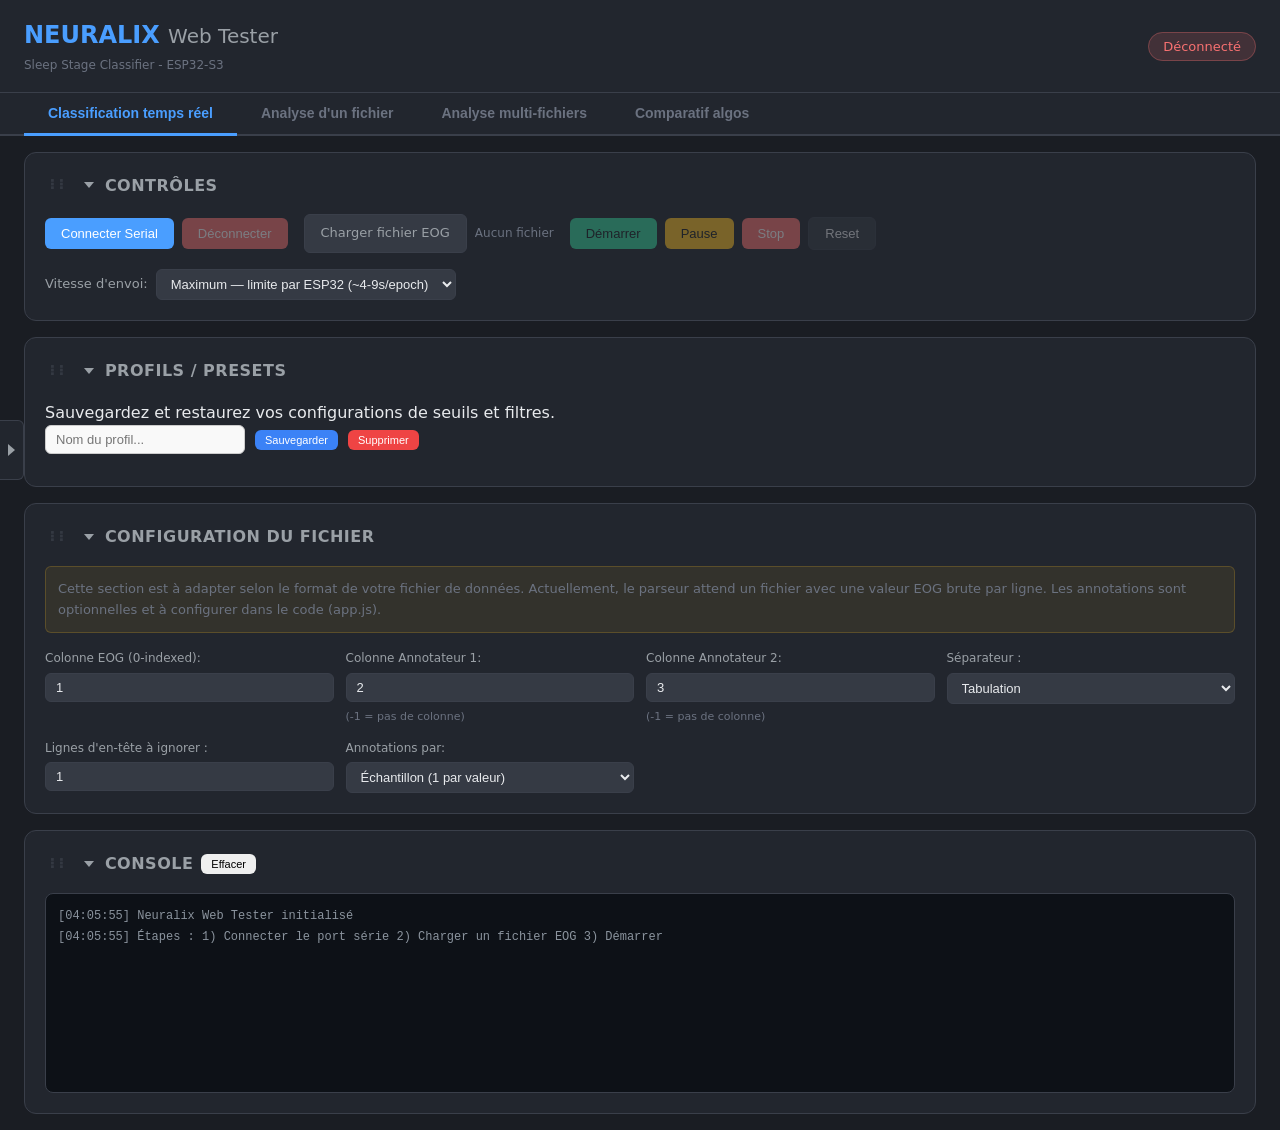
==== index.html @ 83eaf5eb "Initial commit — Neuralix Web Tester PWA Sleep stage classifier web app with PWA support (service wo" ====
<!DOCTYPE html>
<html lang="fr">
<head>
    <meta charset="UTF-8">
    <meta name="viewport" content="width=device-width, initial-scale=1.0">
    <title>Neuralix Web Tester - Sleep Stage Classifier</title>
    <link rel="stylesheet" href="style.css">
    <link rel="manifest" href="manifest.json">
    <meta name="theme-color" content="#3b82f6">
    <link rel="icon" type="image/svg+xml" href="icons/icon.svg">
    <link rel="apple-touch-icon" href="icons/icon.svg">
</head>
<body>
    <!-- Header -->
    <header>
        <div class="header-left">
            <h1>NEURALIX <span class="subtitle">Web Tester</span></h1>
            <span class="version">Sleep Stage Classifier - ESP32-S3</span>
        </div>
        <div class="header-right">
            <span id="connectionStatus" class="status disconnected">Déconnecté</span>
        </div>
    </header>

    <!-- Barre d'onglets -->
    <nav id="tabBar">
        <button class="tab-btn active" data-tab="realtime">Classification temps réel</button>
        <button class="tab-btn" data-tab="analysis">Analyse d'un fichier</button>
        <button class="tab-btn" data-tab="multifile">Analyse multi-fichiers</button>
        <button class="tab-btn" data-tab="comparative">Comparatif algos</button>
    </nav>

    <!-- ================================================================== -->
    <!-- Sidebar de visibilite des sections                                 -->
    <!-- ================================================================== -->
    <button id="sidebarToggleBtn" class="sidebar-toggle-btn" title="Afficher/masquer les sections">
        <span class="sidebar-toggle-icon"></span>
    </button>
    <aside id="sectionSidebar" class="section-sidebar collapsed">
        <button id="sidebarLockBtn" class="sidebar-lock-btn" title="Verrouiller le bandeau ouvert">&#x1F513;</button>
        <div class="sidebar-items" id="sidebarItems">
            <!-- Rempli dynamiquement par sidebar.js -->
        </div>
        <div class="sidebar-zoom-group" id="sidebarZoom">
            <label class="sidebar-zoom-label" id="sidebarZoomLabel">Zoom : 100%</label>
            <input type="range" class="sidebar-zoom-slider" id="sidebarZoomSlider"
                   min="50" max="150" step="5" value="100">
        </div>
    </aside>

    <!-- ================================================================== -->
    <!-- Sections principales (onglets 1 & 2 partagent ces sections)        -->
    <!-- ================================================================== -->
    <div id="mainSections" class="tab-content active">

    <!-- Barre de controles -->
    <section id="controls" data-tabs="realtime">
        <div class="control-group">
            <button id="btnConnect" class="btn btn-primary">Connecter Serial</button>
            <button id="btnDisconnect" class="btn btn-danger" disabled>Déconnecter</button>
        </div>
        <div class="control-group">
            <label class="btn btn-secondary file-label">
                Charger fichier EOG
                <input type="file" id="fileInput" accept=".txt,.csv,.tsv,.dat" hidden>
            </label>
            <span id="fileName" class="file-info">Aucun fichier</span>
        </div>
        <div class="control-group">
            <button id="btnStart" class="btn btn-success" disabled>Démarrer</button>
            <button id="btnPause" class="btn btn-warning" disabled>Pause</button>
            <button id="btnStop" class="btn btn-danger" disabled>Stop</button>
            <button id="btnReset" class="btn btn-secondary" disabled>Reset</button>
        </div>
        <div class="control-group">
            <label>Vitesse d'envoi:</label>
            <select id="speedSelect">
                <option value="1">Temps réel — 256 Hz (~35s/epoch)</option>
                <option value="2">2x — 512 Hz (~20s/epoch)</option>
                <option value="5">5x — 1280 Hz (~11s/epoch)</option>
                <option value="10">10x — 2560 Hz (~8s/epoch)</option>
                <option value="30">30x — rapide (~5s/epoch)</option>
                <option value="0" selected>Maximum — limite par ESP32 (~4-9s/epoch)</option>
            </select>
            <span id="speedInfo" class="speed-info"></span>
        </div>
    </section>

    <!-- Zone de progression -->
    <section id="progressSection" data-tabs="realtime">
        <div class="progress-bar-container">
            <div id="progressBar" class="progress-bar"></div>
        </div>
        <div class="progress-info">
            <span id="epochInfo">Epoch 0 / 0</span>
            <span id="timeInfo">00:00 / 00:00:00</span>
            <span id="sendingInfo">En attente...</span>
            <span id="epochTiming" class="epoch-timing"></span>
        </div>
    </section>

    <!-- Chargement fichier (onglet Analyse) -->
    <section id="analysisLoaderSection" data-tabs="analysis">
        <h2>Charger un fichier</h2>
        <div class="control-group" style="flex-wrap:wrap; gap:8px; align-items:center;">
            <label class="btn btn-primary file-label">
                Charger données EOG (.txt)
                <input type="file" id="analysisDataInput" accept=".txt,.csv,.tsv,.dat" hidden>
            </label>
            <span id="analysisDataName" class="file-info">Aucun fichier</span>
        </div>
        <div class="control-group" style="flex-wrap:wrap; gap:8px; align-items:center; margin-top:8px;">
            <label class="btn btn-secondary file-label">
                Charger session analysée (.json)
                <input type="file" id="analysisJsonInput" accept=".json" hidden>
            </label>
            <span id="analysisJsonName" class="file-info">Aucune session</span>
        </div>
        <p id="analysisHint" class="config-note" style="display:none; margin-top:8px;"></p>
    </section>

    <!-- Dashboard récapitulatif -->
    <section id="dashboardSection" data-tabs="analysis">
        <h2>Dashboard</h2>
        <div class="stats-grid" id="dashboardGrid"></div>
    </section>

    <!-- Signal EOG Nuit complete -->
    <section id="fullNightSection" data-tabs="realtime analysis">
        <h2>Signal EOG (nuit complète)</h2>
        <div class="fullnight-toolbar">
            <div class="fullnight-info">
                <span id="fullNightRange">Aucun fichier chargé</span>
            </div>
            <div class="fullnight-curves">
                <label class="fn-curve-label">
                    <input type="checkbox" id="fnShowBrut" checked>
                    <span class="fn-curve-swatch" style="background:#4a9eff;"></span> EOG brut
                </label>
                <label class="fn-curve-label">
                    <input type="checkbox" id="fnShowFiltre">
                    <span class="fn-curve-swatch" style="background:#f59e0b;"></span> EOG filtrée
                </label>
            </div>
            <div class="fn-mode-toggle">
                <button id="fnModeSeparate" class="btn btn-small fn-mode-btn fn-mode-active">Séparer</button>
                <button id="fnModeOverlay"  class="btn btn-small fn-mode-btn">Superposer</button>
            </div>
            <div class="fullnight-controls">
                <button id="btnFnZoomIn"    class="btn btn-small">Zoom +</button>
                <button id="btnFnZoomOut"   class="btn btn-small">Zoom -</button>
                <button id="btnFnZoomReset" class="btn btn-small">Vue complète</button>
            </div>
        </div>
        <div id="fullNightWrapper">
            <canvas id="fullNightCanvas" width="1200" height="250"></canvas>
            <div id="fullNightSelection"></div>
        </div>
        <div id="fullNightResizeHandle" title="Glisser pour redimensionner"></div>
        <div class="fullnight-scroll-container" id="fullNightScrollContainer" style="display:none;">
            <input type="range" id="fullNightScroll" min="0" max="1000" value="0" step="1" class="fullnight-slider">
        </div>
    </section>

    <!-- Signal EOG (epoch courante) -->
    <section id="signalSection" data-tabs="realtime analysis">
        <h2>Signal EOG (epoch courante)</h2>
        <canvas id="signalCanvas" width="1200" height="200"></canvas>
    </section>

    <!-- Hypnogramme -->
    <section id="hypnogramSection" data-tabs="realtime analysis">
        <h2>Hypnogramme</h2>
        <div class="hypno-toolbar">
            <div class="hypnogram-legend">
                <span class="legend-item stage-W">Wake</span>
                <span class="legend-item stage-N1">N1</span>
                <span class="legend-item stage-N2">N2</span>
                <span class="legend-item stage-N3">N3</span>
                <span class="legend-item stage-REM">REM</span>
            </div>
            <div class="hypno-zoom-controls">
                <button id="btnZoomIn"    class="btn btn-small">Zoom +</button>
                <button id="btnZoomOut"   class="btn btn-small">Zoom -</button>
                <button id="btnZoomReset" class="btn btn-small" disabled>Vue complète</button>
                <span id="hypnoZoomInfo" class="zoom-info"></span>
            </div>
            <div class="hypno-visibility">
                <label><input type="checkbox" id="hypnoShowNeuralix" checked> <span style="color:#3b82f6">Neuralix</span></label>
                <label><input type="checkbox" id="hypnoShowA1" checked> <span style="color:#ef4444">Annot. 1</span></label>
                <label><input type="checkbox" id="hypnoShowA2" checked> <span style="color:#22c55e">Annot. 2</span></label>
                <span class="hypno-mask-control">
                    <span style="color:#9aa0a6">Masque :</span>
                    <input type="range" id="hypnoMaskOpacity" min="0" max="100" step="5" value="60" style="width:80px;">
                    <span id="hypnoMaskLabel" style="color:#9aa0a6;min-width:30px;">60%</span>
                </span>
            </div>
        </div>
        <div id="hypnoWrapper">
            <canvas id="hypnogramCanvas" width="1200" height="250"></canvas>
            <div id="hypnoSelection"></div>
        </div>
        <div class="hypno-band-legend" id="hypnoBandLegend" style="display:none;">
            <div class="legend-group" id="legendCycles">
                <span class="legend-group-title">Cycles</span>
                <span><span class="band-swatch" style="background:rgba(74,158,255,0.35);"></span>C1</span>
                <span><span class="band-swatch" style="background:rgba(52,211,153,0.35);"></span>C2</span>
                <span><span class="band-swatch" style="background:rgba(251,191,36,0.35);"></span>C3</span>
                <span><span class="band-swatch" style="background:rgba(168,85,247,0.35);"></span>C4</span>
                <span><span class="band-swatch" style="background:rgba(236,72,153,0.35);"></span>C5</span>
            </div>
            <div class="legend-group" id="legendConfidence">
                <span class="legend-group-title">Confiance</span>
                <span><span class="band-swatch" style="background:rgb(50,200,50);"></span>Haute</span>
                <span><span class="band-swatch" style="background:rgb(255,200,50);"></span>Moyenne</span>
                <span><span class="band-swatch" style="background:rgb(255,50,50);"></span>Faible</span>
            </div>
            <div class="legend-group" id="legendAnnot">
                <span class="legend-group-title">Annotateurs</span>
                <span><span class="band-swatch" style="background:rgba(52,211,153,0.6);"></span>Accord</span>
                <span><span class="band-swatch" style="background:rgba(248,113,113,0.8);"></span>Désaccord</span>
            </div>
        </div>
    </section>

    <!-- Architecture du sommeil -->
    <section id="sleepArchSection" data-tabs="analysis">
        <h2>Architecture du sommeil</h2>
        <div class="stats-grid" id="sleepArchGrid"></div>
        <div id="stageDurationBars" style="margin-top:16px;">
            <h3>Durée par stade</h3>
            <canvas id="stageDurationCanvas" width="1200" height="180"></canvas>
        </div>
    </section>

    <!-- Cycles de sommeil -->
    <section id="sleepCyclesSection" data-tabs="analysis">
        <h2>Cycles de sommeil</h2>
        <div class="stats-grid" id="sleepCyclesGrid"></div>
        <div id="cyclesDetail" style="margin-top:12px;">
            <h3>Détail des cycles</h3>
            <div class="table-container" style="max-height:300px;">
                <table id="cyclesTable">
                    <thead>
                        <tr>
                            <th>Cycle</th>
                            <th>Début</th>
                            <th>Fin</th>
                            <th>Durée</th>
                            <th>NREM</th>
                            <th>REM</th>
                        </tr>
                    </thead>
                    <tbody id="cyclesBody"></tbody>
                </table>
            </div>
        </div>
    </section>

    <!-- Spectrogramme -->
    <section id="spectrogramSection" data-tabs="analysis">
        <h2>Spectrogramme (temps-fréquence)</h2>
        <div class="spectrogram-toolbar">
            <div class="control-group">
                <label for="spectroMaxFreq">Fréquence max :</label>
                <select id="spectroMaxFreq">
                    <option value="30" selected>30 Hz</option>
                    <option value="50">50 Hz</option>
                </select>
            </div>
            <div class="control-group">
                <label for="spectroWindowSize">Fenêtre FFT :</label>
                <select id="spectroWindowSize">
                    <option value="1024">1024 (4s)</option>
                    <option value="2048" selected>2048 (8s)</option>
                    <option value="4096">4096 (16s)</option>
                </select>
            </div>
            <button id="btnComputeSpectro" class="btn btn-primary btn-small">Calculer</button>
            <div class="spectro-zoom-controls">
                <button id="btnSpectroZoomIn" class="btn btn-small">Zoom +</button>
                <button id="btnSpectroZoomOut" class="btn btn-small">Zoom -</button>
                <button id="btnSpectroZoomReset" class="btn btn-small" disabled>Vue complète</button>
            </div>
            <span id="spectroStatus" class="file-info"></span>
            <span id="spectroZoomInfo" class="zoom-info"></span>
        </div>
        <div id="spectroContainer" class="freq-container">
            <div class="freq-panel">
                <h3>EOG brut</h3>
                <div class="spectro-canvas-wrap">
                    <canvas id="spectroCanvasBrut" width="600" height="300"></canvas>
                    <div id="spectroSelBrut" class="spectro-selection"></div>
                </div>
            </div>
            <div class="freq-panel">
                <h3>EOG filtré</h3>
                <div class="spectro-canvas-wrap">
                    <canvas id="spectroCanvasFiltre" width="600" height="300"></canvas>
                    <div id="spectroSelFiltre" class="spectro-selection"></div>
                </div>
            </div>
        </div>
        <div class="freq-legend">
            <span class="freq-band" style="background:rgba(138,43,226,0.3);border-color:#8a2be2;">Delta (0.5-4 Hz)</span>
            <span class="freq-band" style="background:rgba(0,191,255,0.3);border-color:#00bfff;">Theta (4-8 Hz)</span>
            <span class="freq-band" style="background:rgba(50,205,50,0.3);border-color:#32cd32;">Alpha (8-13 Hz)</span>
            <span class="freq-band" style="background:rgba(255,165,0,0.3);border-color:#ffa500;">Beta (13-30 Hz)</span>
        </div>
    </section>

    <!-- Analyse frequentielle -->
    <section id="frequencySection" data-tabs="analysis">
        <h2>Analyse fréquentielle (nuit complète)</h2>
        <div id="freqContainer" class="freq-container">
            <div class="freq-panel">
                <h3>EOG brut</h3>
                <canvas id="freqCanvasBrut" width="600" height="300"></canvas>
            </div>
            <div class="freq-panel">
                <h3>EOG filtré</h3>
                <canvas id="freqCanvasFiltre" width="600" height="300"></canvas>
            </div>
        </div>
        <div class="freq-legend">
            <span class="freq-band" style="background:rgba(138,43,226,0.3);border-color:#8a2be2;">Delta (0.5-4 Hz)</span>
            <span class="freq-band" style="background:rgba(0,191,255,0.3);border-color:#00bfff;">Theta (4-8 Hz)</span>
            <span class="freq-band" style="background:rgba(50,205,50,0.3);border-color:#32cd32;">Alpha (8-13 Hz)</span>
            <span class="freq-band" style="background:rgba(255,165,0,0.3);border-color:#ffa500;">Beta (13-30 Hz)</span>
        </div>
    </section>

    <!-- Matrice de transitions -->
    <section id="transitionSection" data-tabs="analysis">
        <h2>Matrice de transitions</h2>
        <div class="control-group" style="margin-bottom:12px;">
            <label for="transitionSource">Source :</label>
            <select id="transitionSource">
                <option value="predictions" selected>Prédictions ESP32</option>
                <option value="annot1">Annotateur 1</option>
                <option value="annot2">Annotateur 2</option>
            </select>
        </div>
        <div class="transition-row">
            <canvas id="transitionCanvas" width="500" height="500"></canvas>
            <div id="transitionInterpretation" class="transition-interp"></div>
        </div>
    </section>

    <!-- Accord inter-annotateurs -->
    <section id="annotAgreementSection" data-tabs="analysis">
        <h2>Accord inter-annotateurs</h2>
        <div class="stats-grid" id="annotKappaGrid"></div>
    </section>

    <!-- Qualité du signal -->
    <section id="signalQualitySection" data-tabs="analysis">
        <h2>Qualité du signal</h2>
        <div class="stats-grid" id="signalQualityGrid"></div>
        <div style="margin-top:12px;">
            <h3>Amplitude par epoch</h3>
            <canvas id="signalQualityCanvas" width="1200" height="120"></canvas>
        </div>
    </section>

    <!-- Tableau d'historique -->
    <section id="historySection" data-tabs="realtime analysis">
        <h2>Historique des prédictions</h2>
        <div class="history-legend">
            <span class="legend-color lg-agree"></span> Unanime (3/3)
            <span class="legend-color lg-partial"></span> Accord partiel (2/3)
            <span class="legend-color lg-outlier"></span> Divergent
            <span class="legend-color lg-wrong"></span> Aucun accord ESP32
        </div>
        <div class="table-container">
            <table id="historyTable">
                <thead>
                    <tr>
                        <th>#</th>
                        <th>Temps</th>
                        <th>ESP32</th>
                        <th>Annot. 1</th>
                        <th>Annot. 2</th>
                        <th>Confiance</th>
                        <th>Temps (ms)</th>
                    </tr>
                </thead>
                <tbody id="historyBody">
                </tbody>
            </table>
        </div>
    </section>

    <!-- Statistiques -->
    <section id="statsSection" data-tabs="realtime analysis">
        <h2>Statistiques</h2>
        <div class="stats-filter-bar">
            <label for="statsFilterSelect">Filtre:</label>
            <select id="statsFilterSelect">
                <option value="all">Tous (aucun filtre)</option>
                <option value="a1_vs_ia">Annoteur 1 vs IA</option>
                <option value="a2_vs_ia">Annoteur 2 vs IA</option>
                <option value="a1_eq_a2">Annoteurs unanimes vs IA</option>
                <option value="a1_ne_a2">Annoteurs en désaccord</option>
                <option value="ia_ok_a1">IA correcte (vs Annot. 1)</option>
                <option value="ia_ko_a1">IA incorrecte (vs Annot. 1)</option>
                <option value="ia_ok_a2">IA correcte (vs Annot. 2)</option>
                <option value="ia_ko_a2">IA incorrecte (vs Annot. 2)</option>
                <option value="ia_consensus">IA = consensus annoteurs</option>
                <option value="ia_no_consensus">IA != consensus annoteurs</option>
                <option value="all_disagree">Aucun accord (3 différents)</option>
            </select>
            <span id="statsFilterInfo" class="stats-filter-info"></span>
        </div>
        <div class="stats-grid">
            <div class="stat-card">
                <div class="stat-label">Epochs traitées</div>
                <div class="stat-value" id="statEpochs">0</div>
                <div class="stat-duration" id="statEpochsDuration"></div>
            </div>
            <div class="stat-card">
                <div class="stat-label">Précision vs Annot. 1</div>
                <div class="stat-value" id="statAccA1">--</div>
            </div>
            <div class="stat-card">
                <div class="stat-label">Précision vs Annot. 2</div>
                <div class="stat-value" id="statAccA2">--</div>
            </div>
            <div class="stat-card">
                <div class="stat-label">Temps moyen (ms)</div>
                <div class="stat-value" id="statAvgTime">--</div>
            </div>
        </div>
        <!-- Matrice de confusion -->
        <div id="confusionSection" style="display:none;">
            <h3>Distribution des prédictions ESP32</h3>
            <div class="stats-grid" id="distributionGrid"></div>
        </div>

        <!-- Statistiques filtrées par seuil de confiance -->
        <div id="confidenceFilterSection" style="display:none;">
            <h3>Statistiques par seuil de confiance</h3>
            <div class="confidence-control">
                <label for="confidenceSlider">Seuil:</label>
                <input type="range" id="confidenceSlider" min="0" max="100" step="1" value="60">
                <input type="number" id="confidenceInput" min="0" max="100" step="1" value="60" class="confidence-number">
                <span class="confidence-pct">%</span>
                <span id="filteredCountLabel" class="filtered-count-label"></span>
            </div>
            <div class="stats-grid" id="filteredStatsGrid">
                <div class="stat-card">
                    <div class="stat-label">Epochs filtrées</div>
                    <div class="stat-value" id="filtStatEpochs">0 / 0</div>
                    <div class="stat-duration" id="filtStatEpochsDuration"></div>
                </div>
                <div class="stat-card">
                    <div class="stat-label">Précision vs Annot. 1</div>
                    <div class="stat-value" id="filtStatAccA1">--</div>
                </div>
                <div class="stat-card">
                    <div class="stat-label">Précision vs Annot. 2</div>
                    <div class="stat-value" id="filtStatAccA2">--</div>
                </div>
                <div class="stat-card">
                    <div class="stat-label">Temps moyen (ms)</div>
                    <div class="stat-value" id="filtStatAvgTime">--</div>
                </div>
            </div>
            <div class="stats-grid" id="filteredDistributionGrid" style="margin-top:8px;"></div>
        </div>
    </section>

    <!-- Courbe de calibration (Confiance vs Précision) -->
    <section id="calibrationSection" data-tabs="analysis">
        <h2>Courbe de calibration (Confiance vs Précision)</h2>
        <p>Vérifie si la confiance du modèle est bien calibrée : un modèle parfait suit la diagonale.</p>
        <canvas id="calibrationCanvas" width="500" height="400" style="max-width:100%;display:block;margin:0 auto;"></canvas>
    </section>

    <!-- Bland-Altman Plot -->
    <section id="blandAltmanSection" data-tabs="analysis">
        <h2>Bland-Altman Plot (IA vs Annotateurs)</h2>
        <p>Visualise les biais systématiques entre IA et annotateurs par stade de sommeil.</p>
        <canvas id="blandAltmanCanvas" width="900" height="400" style="max-width:100%;display:block;margin:0 auto;"></canvas>
    </section>

    <!-- ICC (Intraclass Correlation) -->
    <section id="iccSection" data-tabs="analysis">
        <h2>ICC (Intraclass Correlation Coefficient)</h2>
        <p>Mesure la fiabilité de l'accord entre IA et annotateurs, plus robuste que le Kappa pour les données ordinales.</p>
        <div class="stats-grid" id="iccGrid"></div>
    </section>

    <!-- Heatmap temporelle -->
    <section id="heatmapSection" data-tabs="analysis">
        <h2>Heatmap temporelle</h2>
        <p>Carte de chaleur epoch par epoch : stade prédit, confiance, et zones d'erreur.</p>
        <canvas id="heatmapCanvas" width="1200" height="250" style="max-width:100%;display:block;"></canvas>
    </section>

    <!-- Confiance superposée à l'hypnogramme -->
    <section id="confidenceOverlaySection" data-tabs="analysis">
        <h2>Hypnogramme + Confiance</h2>
        <p>Hypnogramme avec la courbe de confiance superposée pour identifier les zones d'hésitation.</p>
        <div style="display:flex;align-items:center;gap:12px;margin-bottom:10px;flex-wrap:wrap;">
            <label style="color:var(--text-secondary);font-size:13px;">Seuil de confiance :</label>
            <input type="range" id="overlayThresholdSlider" min="0" max="100" step="1" value="60" style="width:200px;">
            <input type="number" id="overlayThresholdInput" min="0" max="100" step="1" value="60" style="width:60px;padding:4px 6px;border-radius:4px;border:1px solid var(--border);background:var(--bg-input);color:var(--text-primary);font-size:13px;text-align:center;">
            <span style="color:var(--text-secondary);font-size:13px;">%</span>
        </div>
        <canvas id="confidenceOverlayCanvas" width="1200" height="340" style="max-width:100%;display:block;"></canvas>
    </section>

    <!-- Diagramme circulaire / Sunburst -->
    <section id="sunburstSection" data-tabs="analysis">
        <h2>Distribution des stades (Sunburst)</h2>
        <p>Diagramme circulaire : anneau interne = stades prédits, anneau externe = accord/désaccord par annotateur.</p>
        <div style="display:flex;gap:16px;flex-wrap:wrap;justify-content:center;">
            <canvas id="sunburstCanvas" width="500" height="500" style="max-width:500px;"></canvas>
            <canvas id="sunburstThreshCanvas" width="500" height="500" style="max-width:500px;"></canvas>
        </div>
    </section>

    <!-- Timeline d'erreurs -->
    <section id="errorTimelineSection" data-tabs="analysis">
        <h2>Timeline d'erreurs</h2>
        <p>Bande temporelle montrant les zones correctes (vert) et les erreurs (rouge) pour repérer les clusters.</p>
        <canvas id="errorTimelineCanvas" width="1200" height="120" style="max-width:100%;display:block;"></canvas>
    </section>

    <!-- Matrice de confusion visuelle -->
    <section id="confusionHeatmapSection" data-tabs="analysis">
        <h2>Matrice de confusion (heatmap)</h2>
        <canvas id="confusionHeatmapCanvas"></canvas>
    </section>

    <!-- Analyse des erreurs consécutives -->
    <section id="errorBurstsSection" data-tabs="analysis">
        <h2>Analyse des erreurs consécutives</h2>
        <div style="display:flex;gap:12px;flex-wrap:nowrap;align-items:stretch;">
            <div style="flex:1;min-width:0;">
                <div class="stats-grid" id="errorBurstsGrid"></div>
            </div>
            <div style="flex:1;min-width:0;">
                <canvas id="errorBurstsCanvas"></canvas>
            </div>
            <div style="flex:1;min-width:0;background:var(--bg-card);border:1px solid var(--border);border-radius:8px;padding:20px;font-size:13px;line-height:1.6;color:var(--text-secondary);box-sizing:border-box;">
                <p style="margin:0 0 10px;"><strong style="color:var(--text-primary);">Qu'est-ce que cette analyse ?</strong></p>
                <p style="margin:0 0 8px;">Détecte les <strong>séquences d'erreurs consécutives</strong> (bursts) : plusieurs epochs mal classées d'affilée.</p>
                <p style="margin:0 0 10px;"><strong style="color:var(--text-primary);">Les indicateurs</strong></p>
                <ul style="margin:0 0 8px;padding-left:18px;">
                    <li><strong>Erreurs totales</strong> : nombre d'epochs incorrectes.</li>
                    <li><strong>Séquences d'erreurs</strong> : groupes consécutifs.</li>
                    <li><strong>Erreurs isolées</strong> : erreurs ponctuelles (1 epoch).</li>
                    <li><strong>Séquences ≥ 5</strong> : longues séries, souvent liées aux transitions mal gérées.</li>
                    <li><strong>Plus longue séq.</strong> : pire cas de confusion prolongée.</li>
                </ul>
                <p style="margin:0 0 10px;"><strong style="color:var(--text-primary);">L'histogramme</strong></p>
                <p style="margin:0 0 8px;">Barres <span style="color:#3b82f6;">bleues</span> = courtes (&lt; 5), <span style="color:#ef4444;">rouges</span> = longues (≥ 5). Un bon modèle a surtout des erreurs isolées.</p>
                <p style="margin:0;"><strong style="color:var(--text-primary);">Pourquoi c'est utile ?</strong></p>
                <p style="margin:4px 0 0;">Erreurs isolées = bruit normal. Longues séquences = zones où le modèle décroche (confusion N1/N2, transitions).</p>
            </div>
        </div>
    </section>

    <!-- Profils / Presets -->
    <section id="presetsSection" data-tabs="realtime analysis">
        <h2>Profils / Presets</h2>
        <p>Sauvegardez et restaurez vos configurations de seuils et filtres.</p>
        <div style="display:flex;gap:10px;align-items:center;flex-wrap:wrap;margin-bottom:12px;">
            <input type="text" id="presetNameInput" placeholder="Nom du profil..." style="padding:6px 10px;border-radius:6px;border:1px solid #ccc;background:#f9f9f9;color:#111;font-size:13px;width:200px;">
            <button id="presetSaveBtn" class="btn btn-small" style="background:#3b82f6;color:#fff;">Sauvegarder</button>
            <button id="presetDeleteBtn" class="btn btn-small" style="background:#ef4444;color:#fff;">Supprimer</button>
        </div>
        <div id="presetsList" style="display:flex;gap:8px;flex-wrap:wrap;"></div>
    </section>

    <!-- Sauvegarde et rapport -->
    <section id="reportSection" data-tabs="realtime">
        <h2>Sauvegarde et rapport</h2>
        <div class="control-group" style="flex-wrap:wrap; gap:8px;">
            <button id="btnSaveSession"  class="btn btn-primary"   disabled>Sauvegarder session (.json)</button>
            <button id="btnExportCSV"    class="btn btn-secondary" disabled>Exporter résultats (.csv)</button>
            <button id="btnExportHypno"  class="btn btn-secondary" disabled>Exporter hypnogramme (.png)</button>
        </div>
        <div id="sessionInfo" style="display:none; margin-top:8px; padding:8px 12px;
             background:#1e2530; border-radius:6px; font-size:13px; color:#9aa0a6;"></div>
    </section>

    <!-- Configuration du format de fichier -->
    <section id="configSection" data-tabs="realtime">
        <h2>Configuration du fichier</h2>
        <p class="config-note">
            Cette section est à adapter selon le format de votre fichier de données.
            Actuellement, le parseur attend un fichier avec une valeur EOG brute par ligne.
            Les annotations sont optionnelles et à configurer dans le code (app.js).
        </p>
        <div class="config-grid">
            <div>
                <label>Colonne EOG (0-indexed):</label>
                <input type="number" id="cfgEogCol" value="1" min="0">
            </div>
            <div>
                <label>Colonne Annotateur 1:</label>
                <input type="number" id="cfgAnnot1Col" value="2" min="-1">
                <small>(-1 = pas de colonne)</small>
            </div>
            <div>
                <label>Colonne Annotateur 2:</label>
                <input type="number" id="cfgAnnot2Col" value="3" min="-1">
                <small>(-1 = pas de colonne)</small>
            </div>
            <div>
                <label>Séparateur :</label>
                <select id="cfgSeparator">
                    <option value="auto">Auto-detect</option>
                    <option value="\t" selected>Tabulation</option>
                    <option value=",">Virgule</option>
                    <option value=";">Point-virgule</option>
                    <option value=" ">Espace</option>
                </select>
            </div>
            <div>
                <label>Lignes d'en-tête à ignorer :</label>
                <input type="number" id="cfgSkipLines" value="1" min="0">
            </div>
            <div>
                <label>Annotations par:</label>
                <select id="cfgAnnotPer">
                    <option value="epoch">Epoch (1 par 30s)</option>
                    <option value="sample" selected>Échantillon (1 par valeur)</option>
                </select>
            </div>
        </div>
    </section>

    <!-- Console de log -->
    <section id="logSection" data-tabs="realtime">
        <h2>Console <button id="btnClearLog" class="btn btn-small">Effacer</button></h2>
        <div id="logConsole"></div>
    </section>

    </div><!-- fin mainSections -->

    <!-- ================================================================== -->
    <!-- TAB 3: Analyse multi-fichiers                                      -->
    <!-- ================================================================== -->
    <div id="tabMultifile" class="tab-content">

    <!-- Bandeau dossier commun (sticky) -->
    <div id="mfFolderBanner" class="mf-folder-banner" style="display:none;">
        <span class="mf-folder-icon">&#128193;</span>
        <span id="mfFolderName"></span>
    </div>

    <!-- 1. Chargement des sessions -->
    <section id="mfLoaderSection">
        <h2>Chargement des sessions</h2>
        <div class="control-group" style="flex-wrap:wrap; gap:8px;">
            <label class="btn btn-primary file-label">
                Charger des sessions (.json)
                <input type="file" id="mfFileInput" accept=".json" multiple hidden>
            </label>
            <label class="btn btn-secondary file-label">
                Charger un dossier
                <input type="file" id="mfFolderInput" accept=".json" webkitdirectory hidden>
            </label>
            <button id="mfClearFiles" class="btn btn-danger" disabled>Tout supprimer</button>
            <span id="mfFileCount" class="file-info">Aucun fichier chargé</span>
        </div>
        <div id="mfFileList" class="mf-file-list"></div>
    </section>

    <!-- 2. Accord inter-annotateurs -->
    <section id="mfKappaSection" style="display:none;">
        <h2>Accord inter-annotateurs</h2>
        <div class="stats-grid" id="mfKappaGrid"></div>
    </section>

    <!-- 2. Statistiques agrégées -->
    <section id="mfStatsSection" style="display:none;">
        <h2>Statistiques agrégées</h2>
        <div class="stats-filter-bar">
            <label for="mfStatsFilterSelect">Filtre:</label>
            <select id="mfStatsFilterSelect">
                <option value="all">Tous (aucun filtre)</option>
                <option value="a1_vs_ia">Annoteur 1 vs IA</option>
                <option value="a2_vs_ia">Annoteur 2 vs IA</option>
                <option value="a1_eq_a2">Annoteurs unanimes vs IA</option>
                <option value="a1_ne_a2">Annoteurs en désaccord</option>
                <option value="ia_ok_a1">IA correcte (vs Annot. 1)</option>
                <option value="ia_ko_a1">IA incorrecte (vs Annot. 1)</option>
                <option value="ia_ok_a2">IA correcte (vs Annot. 2)</option>
                <option value="ia_ko_a2">IA incorrecte (vs Annot. 2)</option>
                <option value="ia_consensus">IA = consensus annoteurs</option>
                <option value="ia_no_consensus">IA != consensus annoteurs</option>
                <option value="all_disagree">Aucun accord (3 différents)</option>
            </select>
            <span id="mfStatsFilterInfo" class="stats-filter-info"></span>
        </div>
        <div class="stats-grid">
            <div class="stat-card">
                <div class="stat-label">Fichiers chargés</div>
                <div class="stat-value" id="mfStatFiles">0</div>
            </div>
            <div class="stat-card">
                <div class="stat-label">Epochs totales</div>
                <div class="stat-value" id="mfStatEpochs">0</div>
                <div class="stat-duration" id="mfStatEpochsDuration"></div>
            </div>
            <div class="stat-card">
                <div class="stat-label">Précision moy. A1</div>
                <div class="stat-value" id="mfStatAccA1">--</div>
                <div class="stat-duration" id="mfStatAccA1Range"></div>
            </div>
            <div class="stat-card">
                <div class="stat-label">Précision moy. A2</div>
                <div class="stat-value" id="mfStatAccA2">--</div>
                <div class="stat-duration" id="mfStatAccA2Range"></div>
            </div>
            <div class="stat-card">
                <div class="stat-label">Confiance moyenne</div>
                <div class="stat-value" id="mfStatAvgConf">--</div>
            </div>
            <div class="stat-card">
                <div class="stat-label">Temps moyen (ms)</div>
                <div class="stat-value" id="mfStatAvgTime">--</div>
            </div>
        </div>

        <!-- Distribution moyenne -->
        <div id="mfDistributionSection" style="margin-top:16px;">
            <h3>Distribution moyenne des stades</h3>
            <div class="stats-grid" id="mfDistributionGrid"></div>
        </div>

        <!-- Filtre par confiance -->
        <div id="mfConfidenceSection" style="margin-top:16px; padding-top:16px; border-top:1px solid var(--border);">
            <h3>Statistiques par seuil de confiance</h3>
            <div class="confidence-control">
                <label for="mfConfidenceSlider">Seuil:</label>
                <input type="range" id="mfConfidenceSlider" min="0" max="100" step="1" value="60">
                <input type="number" id="mfConfidenceInput" min="0" max="100" step="1" value="60" class="confidence-number">
                <span class="confidence-pct">%</span>
                <span id="mfFilteredCountLabel" class="filtered-count-label"></span>
            </div>
            <div class="stats-grid" id="mfFilteredStatsGrid"></div>
            <div class="stats-grid" id="mfFilteredDistributionGrid" style="margin-top:12px;"></div>
        </div>
    </section>

    <!-- 3. Métriques par stade -->
    <section id="mfMetricsSection" style="display:none;">
        <h2>Métriques par stade (vs Annoteur 1)</h2>
        <div class="table-container">
            <table id="mfMetricsTable">
                <thead>
                    <tr>
                        <th>Stade</th>
                        <th>Précision</th>
                        <th>Recall</th>
                        <th>F1-Score</th>
                        <th>Support</th>
                    </tr>
                </thead>
                <tbody id="mfMetricsBody"></tbody>
            </table>
        </div>

        <h3 style="margin-top:16px;">Matrice de confusion (IA vs Annoteur 1)</h3>
        <div id="mfConfusionContainer"></div>
    </section>

    <!-- 5. Résumé par fichier -->
    <section id="mfSummarySection" style="display:none;">
        <h2>Résumé par fichier</h2>
        <div class="mf-summary-toolbar">
            <label>Trier par:</label>
            <select id="mfSortSelect">
                <option value="name">Nom</option>
                <option value="epochs">Nombre d'epochs</option>
                <option value="accA1">Précision A1</option>
                <option value="accA2">Précision A2</option>
                <option value="avgConf">Confiance moyenne</option>
                <option value="kappaA1">Kappa A1</option>
            </select>
            <button id="mfExportSummary" class="btn btn-secondary btn-small">Exporter résumé (.csv)</button>
        </div>
        <div class="table-container" style="max-height:400px;">
            <table id="mfSummaryTable">
                <thead>
                    <tr>
                        <th>Fichier</th>
                        <th>Epochs</th>
                        <th>Précision A1</th>
                        <th>Précision A2</th>
                        <th>Confiance moy.</th>
                        <th>Kappa A1</th>
                        <th>Temps moy. (ms)</th>
                        <th>Actions</th>
                    </tr>
                </thead>
                <tbody id="mfSummaryBody"></tbody>
            </table>
        </div>
    </section>

    <!-- 5b. Statistiques du fichier sélectionné -->
    <section id="mfFileStatsSection" style="display:none;">
        <h2>Statistiques du fichier - <span id="mfFileStatsName">--</span></h2>
        <div class="stats-grid">
            <div class="stat-card">
                <div class="stat-label">Epochs traitées</div>
                <div class="stat-value" id="mffsStatEpochs">0</div>
                <div class="stat-duration" id="mffsStatEpochsDuration"></div>
            </div>
            <div class="stat-card">
                <div class="stat-label">Précision vs Annot. 1</div>
                <div class="stat-value" id="mffsStatAccA1">--</div>
            </div>
            <div class="stat-card">
                <div class="stat-label">Précision vs Annot. 2</div>
                <div class="stat-value" id="mffsStatAccA2">--</div>
            </div>
            <div class="stat-card">
                <div class="stat-label">Temps moyen (ms)</div>
                <div class="stat-value" id="mffsStatAvgTime">--</div>
            </div>
        </div>
        <!-- Distribution des prédictions -->
        <div id="mffsConfusionSection" style="margin-top:16px;">
            <h3>Distribution des prédictions</h3>
            <div class="stats-grid" id="mffsDistributionGrid"></div>
        </div>
        <!-- Statistiques par seuil de confiance -->
        <div id="mffsConfidenceSection" style="margin-top:16px; padding-top:16px; border-top:1px solid var(--border);">
            <h3>Statistiques par seuil de confiance</h3>
            <div class="confidence-control">
                <label for="mffsConfidenceSlider">Seuil:</label>
                <input type="range" id="mffsConfidenceSlider" min="0" max="100" step="1" value="60">
                <input type="number" id="mffsConfidenceInput" min="0" max="100" step="1" value="60" class="confidence-number">
                <span class="confidence-pct">%</span>
                <span id="mffsFilteredCountLabel" class="filtered-count-label"></span>
            </div>
            <div class="stats-grid" id="mffsFilteredStatsGrid">
                <div class="stat-card">
                    <div class="stat-label">Epochs filtrées</div>
                    <div class="stat-value" id="mffsFilteredEpochs">0 / 0</div>
                    <div class="stat-duration" id="mffsFilteredEpochsDuration"></div>
                </div>
                <div class="stat-card">
                    <div class="stat-label">Précision vs Annot. 1</div>
                    <div class="stat-value" id="mffsFilteredAccA1">--</div>
                </div>
                <div class="stat-card">
                    <div class="stat-label">Précision vs Annot. 2</div>
                    <div class="stat-value" id="mffsFilteredAccA2">--</div>
                </div>
                <div class="stat-card">
                    <div class="stat-label">Temps moyen (ms)</div>
                    <div class="stat-value" id="mffsFilteredAvgTime">--</div>
                </div>
            </div>
            <div class="stats-grid" id="mffsFilteredDistributionGrid" style="margin-top:8px;"></div>
        </div>
    </section>

    <!-- 6. Hypnogrammes empilés -->
    <section id="mfHypnoSection" style="display:none;">
        <h2>Hypnogrammes</h2>
        <div class="mf-hypno-toolbar">
            <div class="control-group">
                <label for="mfHypnoSearch">Rechercher:</label>
                <input type="text" id="mfHypnoSearch" placeholder="Nom du fichier..."
                       style="min-width:200px;">
            </div>
            <div class="control-group">
                <label for="mfHypnoSelect">Fichiers affichés :</label>
                <select id="mfHypnoSelect" multiple size="4" style="min-width:280px;"></select>
            </div>
            <div class="control-group">
                <label for="mfHypnoCount">Nombre max:</label>
                <input type="number" id="mfHypnoCount" value="5" min="1" max="20" style="width:60px;">
            </div>
            <div class="hypno-visibility">
                <label><input type="checkbox" id="mfHypnoShowNeuralix" checked> <span style="color:#3b82f6">Neuralix</span></label>
                <label><input type="checkbox" id="mfHypnoShowA1" checked> <span style="color:#ef4444">Annot. 1</span></label>
                <label><input type="checkbox" id="mfHypnoShowA2" checked> <span style="color:#22c55e">Annot. 2</span></label>
            </div>
        </div>
        <div class="hypnogram-legend" style="margin-bottom:12px;">
            <span class="legend-item stage-W">Wake</span>
            <span class="legend-item stage-N1">N1</span>
            <span class="legend-item stage-N2">N2</span>
            <span class="legend-item stage-N3">N3</span>
            <span class="legend-item stage-REM">REM</span>
        </div>
        <div id="mfHypnoContainer"></div>
    </section>

    <!-- 7. Historique pour le fichier sélectionné -->
    <section id="mfHistorySection" style="display:none;">
        <h2>Historique - <span id="mfHistoryFileName">--</span></h2>
        <div class="history-legend">
            <span class="legend-color lg-agree"></span> Unanime (3/3)
            <span class="legend-color lg-partial"></span> Accord partiel (2/3)
            <span class="legend-color lg-outlier"></span> Divergent
            <span class="legend-color lg-wrong"></span> Aucun accord ESP32
        </div>
        <div class="table-container">
            <table id="mfHistoryTable">
                <thead>
                    <tr>
                        <th>#</th>
                        <th>Temps</th>
                        <th>ESP32</th>
                        <th>Annot. 1</th>
                        <th>Annot. 2</th>
                        <th>Confiance</th>
                        <th>Temps (ms)</th>
                    </tr>
                </thead>
                <tbody id="mfHistoryBody"></tbody>
            </table>
        </div>
    </section>

    <!-- 8. Durées des stades par fichier -->
    <section id="mfDurationSection" style="display:none;">
        <h2>Durée des stades par fichier</h2>
        <div class="table-container" style="max-height:500px;">
            <table id="mfDurationTable">
                <thead>
                    <tr>
                        <th>Fichier</th>
                        <th>Wake</th>
                        <th>N1</th>
                        <th>N2</th>
                        <th>N3</th>
                        <th>REM</th>
                        <th>Total</th>
                    </tr>
                </thead>
                <tbody id="mfDurationBody"></tbody>
            </table>
        </div>
        <div style="margin-top:12px;">
            <h3>Résumé des durées (min / moy / max en minutes)</h3>
            <div class="stats-grid" id="mfDurationStatsGrid"></div>
        </div>
    </section>

    <!-- 9. Export -->
    <section id="mfExportSection" style="display:none;">
        <h2>Export</h2>
        <div class="control-group" style="flex-wrap:wrap; gap:8px;">
            <button id="mfExportAllCSV" class="btn btn-secondary">Exporter toutes les prédictions (.csv)</button>
            <button id="mfExportStatsCSV" class="btn btn-secondary">Exporter résumé statistique (.csv)</button>
            <button id="mfExportHypnosPNG" class="btn btn-secondary">Exporter hypnogrammes (.png)</button>
        </div>
    </section>

    <!-- Calibration multi-fichier -->
    <section id="mfCalibrationSection" style="display:none;">
        <h2>Courbe de calibration (tous fichiers)</h2>
        <canvas id="mfCalibrationCanvas"></canvas>
    </section>

    <!-- Bland-Altman multi-fichier -->
    <section id="mfBlandAltmanSection" style="display:none;">
        <h2>Bland-Altman (tous fichiers)</h2>
        <canvas id="mfBlandAltmanCanvas"></canvas>
    </section>

    <!-- ICC multi-fichier -->
    <section id="mfIccSection" style="display:none;">
        <h2>ICC — Corrélation intra-classe (tous fichiers)</h2>
        <div class="stats-grid" id="mfIccGrid"></div>
    </section>

    <!-- Heatmap multi-fichier -->
    <section id="mfHeatmapSection" style="display:none;">
        <h2>Heatmap temporelle (par fichier)</h2>
        <canvas id="mfHeatmapCanvas"></canvas>
    </section>

    <!-- Sunburst multi-fichier -->
    <section id="mfSunburstSection" style="display:none;">
        <h2>Sunburst (tous fichiers)</h2>
        <div style="display:flex;gap:16px;flex-wrap:wrap;justify-content:center;">
            <canvas id="mfSunburstCanvas"></canvas>
            <canvas id="mfSunburstThreshCanvas"></canvas>
        </div>
    </section>

    <!-- Error timeline multi-fichier -->
    <section id="mfErrorTimelineSection" style="display:none;">
        <h2>Timeline d'erreurs (par fichier)</h2>
        <canvas id="mfErrorTimelineCanvas"></canvas>
    </section>

    <!-- Dashboard multi-fichier -->
    <section id="mfDashboardSection" style="display:none;">
        <h2>Dashboard</h2>
        <div class="stats-grid" id="mfDashboardGrid"></div>
    </section>

    <!-- Matrice confusion heatmap multi-fichier -->
    <section id="mfConfusionHeatmapSection" style="display:none;">
        <h2>Matrice de confusion (tous fichiers)</h2>
        <canvas id="mfConfusionHeatmapCanvas"></canvas>
    </section>

    <!-- Error bursts multi-fichier -->
    <section id="mfErrorBurstsSection" style="display:none;">
        <h2>Erreurs consécutives (tous fichiers)</h2>
        <div style="display:flex;gap:12px;flex-wrap:nowrap;align-items:stretch;">
            <div style="flex:1;min-width:0;">
                <div class="stats-grid" id="mfErrorBurstsGrid"></div>
            </div>
            <div style="flex:1;min-width:0;">
                <canvas id="mfErrorBurstsCanvas"></canvas>
            </div>
            <div style="flex:1;min-width:0;background:var(--bg-card);border:1px solid var(--border);border-radius:8px;padding:20px;font-size:13px;line-height:1.6;color:var(--text-secondary);box-sizing:border-box;">
                <p style="margin:0 0 10px;"><strong style="color:var(--text-primary);">Qu'est-ce que cette analyse ?</strong></p>
                <p style="margin:0 0 8px;">Détecte les <strong>séquences d'erreurs consécutives</strong> (bursts) : plusieurs epochs mal classées d'affilée.</p>
                <p style="margin:0 0 10px;"><strong style="color:var(--text-primary);">Les indicateurs</strong></p>
                <ul style="margin:0 0 8px;padding-left:18px;">
                    <li><strong>Erreurs totales</strong> : nombre d'epochs incorrectes.</li>
                    <li><strong>Séquences d'erreurs</strong> : groupes consécutifs.</li>
                    <li><strong>Erreurs isolées</strong> : erreurs ponctuelles (1 epoch).</li>
                    <li><strong>Séquences ≥ 5</strong> : longues séries, souvent liées aux transitions mal gérées.</li>
                    <li><strong>Plus longue séq.</strong> : pire cas de confusion prolongée.</li>
                </ul>
                <p style="margin:0 0 10px;"><strong style="color:var(--text-primary);">L'histogramme</strong></p>
                <p style="margin:0 0 8px;">Barres <span style="color:#3b82f6;">bleues</span> = courtes (&lt; 5), <span style="color:#ef4444;">rouges</span> = longues (≥ 5). Un bon modèle a surtout des erreurs isolées.</p>
                <p style="margin:0;"><strong style="color:var(--text-primary);">Pourquoi c'est utile ?</strong></p>
                <p style="margin:4px 0 0;">Erreurs isolées = bruit normal. Longues séquences = zones où le modèle décroche (confusion N1/N2, transitions).</p>
            </div>
        </div>
    </section>

    </div><!-- fin tabMultifile -->

    <!-- ================================================================== -->
    <!-- Onglet Comparatif algos                                            -->
    <!-- ================================================================== -->
    <div id="tabComparative" class="tab-content">

    <!-- Chargement des 2 algos -->
    <section id="cmpLoaderSection">
        <h2>Chargement des algorithmes</h2>
        <div class="cmp-loader-dual">
            <div class="cmp-loader-side" data-side="A">
                <h3 id="cmpLoaderTitleA">Algorithme A</h3>
                <label class="cmp-algo-name-label">Nom : <input type="text" id="cmpAlgoNameA" class="cmp-algo-name" placeholder="Algo A" value="Algo A"></label>
                <div class="control-group">
                    <input type="file" id="cmpFolderA" webkitdirectory multiple hidden>
                    <button class="btn btn-primary" onclick="document.getElementById('cmpFolderA').click()">Charger dossier A</button>
                    <span id="cmpCountA" class="text-muted">0 fichiers</span>
                </div>
            </div>
            <div class="cmp-loader-side" data-side="B">
                <h3 id="cmpLoaderTitleB">Algorithme B</h3>
                <label class="cmp-algo-name-label">Nom : <input type="text" id="cmpAlgoNameB" class="cmp-algo-name" placeholder="Algo B" value="Algo B"></label>
                <div class="control-group">
                    <input type="file" id="cmpFolderB" webkitdirectory multiple hidden>
                    <button class="btn btn-primary" onclick="document.getElementById('cmpFolderB').click()">Charger dossier B</button>
                    <span id="cmpCountB" class="text-muted">0 fichiers</span>
                </div>
            </div>
        </div>
        <div class="control-group" style="margin-top:8px;">
            <button id="cmpClearBtn" class="btn btn-danger btn-sm">Tout effacer</button>
        </div>
    </section>

    <!-- Seuil de confiance -->
    <section id="cmpConfSection" style="display:none;">
        <h2>Seuil de confiance</h2>
        <div class="cmp-conf-bar">
            <label>Seuil global : <input type="range" id="cmpConfSlider" min="0" max="100" step="1" value="60">
                <span id="cmpConfValue">60%</span></label>
            <button id="cmpConfModeBtn" class="btn btn-sm btn-secondary">Mode : Commun</button>
        </div>
        <div id="cmpConfIndividual" style="display:none;" class="cmp-conf-individual">
            <div class="cmp-conf-side">
                <label><span id="cmpConfLabelA">Algo A</span> : <input type="range" id="cmpConfSliderA" min="0" max="100" step="1" value="60">
                    <span id="cmpConfValueA">60%</span></label>
            </div>
            <div class="cmp-conf-side">
                <label><span id="cmpConfLabelB">Algo B</span> : <input type="range" id="cmpConfSliderB" min="0" max="100" step="1" value="60">
                    <span id="cmpConfValueB">60%</span></label>
            </div>
        </div>
    </section>

    <!-- Stats globales -->
    <section id="cmpGlobalSection" style="display:none;">
        <h2>Statistiques globales</h2>
        <div class="cmp-dual" id="cmpGlobalDual">
            <!-- Rempli par comparative.js -->
        </div>
    </section>

    <!-- Distribution par stade -->
    <section id="cmpDistribSection" style="display:none;">
        <h2>Distribution par stade</h2>
        <div class="cmp-dual" id="cmpDistribDual">
        </div>
    </section>

    <!-- Precision par stade -->
    <section id="cmpPerStageSection" style="display:none;">
        <h2>Précision par stade</h2>
        <div class="cmp-dual" id="cmpPerStageDual">
        </div>
    </section>

    <!-- Metriques (Precision/Recall/F1) -->
    <section id="cmpMetricsSection" style="display:none;">
        <h2>Métriques par stade</h2>
        <div class="cmp-dual" id="cmpMetricsDual">
        </div>
    </section>

    <!-- Matrice de confusion -->
    <section id="cmpConfusionSection" style="display:none;">
        <h2>Matrices de confusion</h2>
        <div class="cmp-dual" id="cmpConfusionDual">
        </div>
    </section>

    <!-- Kappa -->
    <section id="cmpKappaSection" style="display:none;">
        <h2>Accord inter-annotateurs (Kappa)</h2>
        <div class="cmp-kappa-legend" id="cmpKappaLegend">
            <span style="color:#22c55e">&#x25CF; Excellent (&ge; 0.81)</span>
            <span style="color:#3b82f6">&#x25CF; Bon (0.61 - 0.80)</span>
            <span style="color:#fbbf24">&#x25CF; Mod&#xe9;r&#xe9; (0.41 - 0.60)</span>
            <span style="color:#f97316">&#x25CF; Faible (0.21 - 0.40)</span>
            <span style="color:#ef4444">&#x25CF; Tr&#xe8;s faible (&lt; 0.21)</span>
        </div>
        <div class="cmp-dual" id="cmpKappaDual">
        </div>
    </section>

    </div><!-- fin tabComparative -->

    <script src="sections.js"></script>
    <script src="sidebar.js"></script>
    <script src="app.js"></script>
    <script src="multifile.js"></script>
    <script src="comparative.js"></script>
    <script>
        if ('serviceWorker' in navigator) {
            navigator.serviceWorker.register('./sw.js').then((reg) => {
                reg.addEventListener('updatefound', () => {
                    const newSW = reg.installing;
                    newSW.addEventListener('statechange', () => {
                        if (newSW.state === 'activated') {
                            // Nouvelle version dispo : recharger silencieusement
                            window.location.reload();
                        }
                    });
                });
            });
        }
    </script>
</body>
</html>
---- style.css ----
/* ============================================================================
   Neuralix Web Tester - Style Sheet
   Theme sombre professionnel pour interface medicale
   ============================================================================ */

:root {
    --bg-primary: #1a1d23;
    --bg-secondary: #22262e;
    --bg-card: #2a2f38;
    --bg-input: #353a44;
    --text-primary: #e8eaed;
    --text-secondary: #9aa0a6;
    --text-muted: #6b7280;
    --border: #3a3f4a;
    --accent: #4a9eff;
    --accent-hover: #6ab4ff;
    --success: #34d399;
    --warning: #fbbf24;
    --danger: #f87171;

    /* Couleurs des phases de sommeil */
    --stage-wake: #ef4444;
    --stage-n1: #f59e0b;
    --stage-n2: #3b82f6;
    --stage-n3: #6366f1;
    --stage-rem: #22c55e;
}

* {
    margin: 0;
    padding: 0;
    box-sizing: border-box;
}

body {
    font-family: 'Segoe UI', system-ui, -apple-system, sans-serif;
    background: var(--bg-primary);
    color: var(--text-primary);
    line-height: 1.6;
    min-height: 100vh;
}

/* Header */
header {
    display: flex;
    justify-content: space-between;
    align-items: center;
    padding: 16px 24px;
    background: var(--bg-secondary);
    border-bottom: 1px solid var(--border);
}

header h1 {
    font-size: 24px;
    font-weight: 700;
    color: var(--accent);
}

header .subtitle {
    font-weight: 300;
    color: var(--text-secondary);
    font-size: 20px;
}

header .version {
    display: block;
    font-size: 12px;
    color: var(--text-muted);
    margin-top: 2px;
}

.status {
    padding: 6px 14px;
    border-radius: 20px;
    font-size: 13px;
    font-weight: 500;
}

.status.disconnected {
    background: rgba(248, 113, 113, 0.15);
    color: var(--danger);
    border: 1px solid rgba(248, 113, 113, 0.3);
}

.status.connected {
    background: rgba(52, 211, 153, 0.15);
    color: var(--success);
    border: 1px solid rgba(52, 211, 153, 0.3);
}

.status.sending {
    background: rgba(251, 191, 36, 0.15);
    color: var(--warning);
    border: 1px solid rgba(251, 191, 36, 0.3);
    animation: pulse 1.5s infinite;
}

@keyframes pulse {
    0%, 100% { opacity: 1; }
    50% { opacity: 0.6; }
}

/* Sections */
section {
    margin: 16px 24px;
    padding: 20px;
    background: var(--bg-secondary);
    border-radius: 12px;
    border: 1px solid var(--border);
}

section h2 {
    font-size: 16px;
    font-weight: 600;
    color: var(--text-secondary);
    margin-bottom: 16px;
    text-transform: uppercase;
    letter-spacing: 0.5px;
}

section h3 {
    font-size: 14px;
    color: var(--text-secondary);
    margin-bottom: 8px;
}

/* Boutons */
.btn {
    padding: 8px 16px;
    border: none;
    border-radius: 6px;
    font-size: 13px;
    font-weight: 500;
    cursor: pointer;
    transition: all 0.2s;
    white-space: nowrap;
}

.btn:disabled {
    opacity: 0.4;
    cursor: not-allowed;
}

.btn-primary { background: var(--accent); color: white; }
.btn-primary:hover:not(:disabled) { background: var(--accent-hover); }
.btn-success { background: var(--success); color: #1a1d23; }
.btn-success:hover:not(:disabled) { background: #4ade80; }
.btn-warning { background: var(--warning); color: #1a1d23; }
.btn-warning:hover:not(:disabled) { background: #fcd34d; }
.btn-danger { background: var(--danger); color: white; }
.btn-danger:hover:not(:disabled) { background: #fca5a5; }
.btn-secondary { background: var(--bg-input); color: var(--text-primary); border: 1px solid var(--border); }
.btn-secondary:hover:not(:disabled) { background: #454b57; }
.btn-small { padding: 4px 10px; font-size: 11px; }

/* Controles — le flex passe sur .section-body apres wrapping JS */
#controls > .section-body {
    display: flex;
    flex-wrap: wrap;
    align-items: center;
    gap: 16px;
}

.control-group {
    display: flex;
    align-items: center;
    gap: 8px;
}

.control-group label {
    font-size: 13px;
    color: var(--text-secondary);
}

.file-label {
    cursor: pointer;
}

.file-info {
    font-size: 12px;
    color: var(--text-muted);
    max-width: 200px;
    overflow: hidden;
    text-overflow: ellipsis;
}

select, input[type="number"] {
    background: var(--bg-input);
    color: var(--text-primary);
    border: 1px solid var(--border);
    border-radius: 6px;
    padding: 6px 10px;
    font-size: 13px;
}

select:focus, input:focus {
    outline: none;
    border-color: var(--accent);
}

.speed-info {
    font-size: 11px;
    color: var(--text-muted);
    font-style: italic;
    white-space: nowrap;
}

.epoch-timing {
    font-size: 11px;
    color: var(--accent);
    font-weight: 600;
    white-space: nowrap;
}

/* Barre de progression */
.progress-bar-container {
    width: 100%;
    height: 8px;
    background: var(--bg-input);
    border-radius: 4px;
    overflow: hidden;
    margin-bottom: 8px;
}

.progress-bar {
    height: 100%;
    width: 0%;
    background: linear-gradient(90deg, var(--accent), var(--success));
    border-radius: 4px;
    transition: width 0.3s;
}

.progress-info {
    display: flex;
    justify-content: space-between;
    font-size: 12px;
    color: var(--text-muted);
}

/* Canvas Signal */
#signalCanvas, #hypnogramCanvas, #fullNightCanvas {
    width: 100%;
    height: auto;
    background: var(--bg-card);
    border-radius: 8px;
    border: 1px solid var(--border);
}

/* Full Night Signal */
.fullnight-toolbar {
    display: flex;
    align-items: center;
    justify-content: space-between;
    margin-bottom: 10px;
    flex-wrap: wrap;
    gap: 8px;
}

.fullnight-info {
    color: var(--text-secondary);
    font-size: 13px;
    font-weight: 500;
}

.fullnight-curves {
    display: flex;
    gap: 14px;
    align-items: center;
}

.fn-curve-label {
    display: inline-flex;
    align-items: center;
    gap: 5px;
    font-size: 12px;
    color: var(--text-secondary);
    cursor: pointer;
    user-select: none;
}

.fn-curve-label input[type="checkbox"] {
    accent-color: var(--accent);
    cursor: pointer;
}

.fn-curve-swatch {
    display: inline-block;
    width: 14px;
    height: 4px;
    border-radius: 2px;
}

.fn-mode-toggle {
    display: flex;
    gap: 0;
    border: 1px solid var(--border);
    border-radius: 6px;
    overflow: hidden;
}

.fn-mode-btn {
    border-radius: 0;
    border: none;
    background: var(--bg-input);
    color: var(--text-muted);
    padding: 4px 10px;
    font-size: 11px;
}

.fn-mode-btn.fn-mode-active {
    background: var(--accent);
    color: white;
}

.fullnight-controls {
    display: flex;
    gap: 6px;
}

.fullnight-scroll-container {
    margin-top: 8px;
    padding: 0 4px;
}

.fullnight-slider {
    width: 100%;
    height: 8px;
    -webkit-appearance: none;
    appearance: none;
    background: var(--bg-card);
    border-radius: 4px;
    outline: none;
    border: 1px solid var(--border);
    cursor: pointer;
}

.fullnight-slider::-webkit-slider-thumb {
    -webkit-appearance: none;
    appearance: none;
    width: 20px;
    height: 20px;
    border-radius: 50%;
    background: var(--accent);
    cursor: grab;
    border: 2px solid var(--bg-primary);
    box-shadow: 0 1px 4px rgba(0,0,0,0.3);
}

.fullnight-slider::-moz-range-thumb {
    width: 20px;
    height: 20px;
    border-radius: 50%;
    background: var(--accent);
    cursor: grab;
    border: 2px solid var(--bg-primary);
    box-shadow: 0 1px 4px rgba(0,0,0,0.3);
}

/* Full Night wrapper + selection overlay */
#fullNightWrapper {
    position: relative;
    line-height: 0;
    cursor: crosshair;
    user-select: none;
}

#fullNightSelection {
    position: absolute;
    top: 0;
    bottom: 0;
    background: rgba(74, 158, 255, 0.15);
    border: 1.5px solid rgba(74, 158, 255, 0.6);
    pointer-events: none;
    display: none;
    box-sizing: border-box;
    border-radius: 2px;
}

#fullNightResizeHandle {
    height: 6px;
    background: linear-gradient(180deg, transparent 0%, rgba(255,255,255,0.06) 50%, transparent 100%);
    cursor: ns-resize;
    user-select: none;
    border-radius: 0 0 4px 4px;
    position: relative;
}
#fullNightResizeHandle::after {
    content: '';
    position: absolute;
    left: 50%;
    top: 50%;
    transform: translate(-50%, -50%);
    width: 40px;
    height: 3px;
    border-top: 1px solid rgba(255,255,255,0.15);
    border-bottom: 1px solid rgba(255,255,255,0.15);
}
#fullNightResizeHandle:hover {
    background: linear-gradient(180deg, transparent 0%, rgba(74,158,255,0.15) 50%, transparent 100%);
}
#fullNightResizeHandle:hover::after {
    border-color: rgba(74,158,255,0.4);
}

/* Grille de comparaison */
.comparison-grid {
    display: grid;
    grid-template-columns: repeat(3, 1fr);
    gap: 16px;
}

.comparison-card {
    background: var(--bg-card);
    border-radius: 10px;
    padding: 20px;
    text-align: center;
    border: 2px solid var(--border);
    transition: border-color 0.3s;
}

.comparison-card h3 {
    text-align: center;
}

.stage-display {
    font-size: 36px;
    font-weight: 700;
    margin: 12px 0;
    min-height: 50px;
    display: flex;
    align-items: center;
    justify-content: center;
}

.confidence {
    font-size: 14px;
    color: var(--text-secondary);
}

.processing-time {
    font-size: 12px;
    color: var(--text-muted);
    margin-top: 4px;
}

.match-indicator {
    font-size: 18px;
    font-weight: 600;
    margin-top: 8px;
}

.match-yes { color: var(--success); }
.match-no { color: var(--danger); }

/* Couleurs des stages */
.stage-W { color: var(--stage-wake); }
.stage-N1 { color: var(--stage-n1); }
.stage-N2 { color: var(--stage-n2); }
.stage-N3 { color: var(--stage-n3); }
.stage-REM { color: var(--stage-rem); }

.card-match { border-color: var(--success); }
.card-partial { border-color: var(--accent); }
.card-outlier { border-color: var(--warning); }
.card-mismatch { border-color: var(--danger); }

/* Barre legende + controles zoom hypnogramme */
.hypno-toolbar {
    display: flex;
    align-items: center;
    justify-content: space-between;
    flex-wrap: wrap;
    gap: 8px;
    margin-bottom: 10px;
}

.hypnogram-legend {
    display: flex;
    gap: 16px;
    flex-wrap: wrap;
}

.hypno-zoom-controls {
    display: flex;
    align-items: center;
    gap: 6px;
}

.zoom-info {
    font-size: 12px;
    color: #60a5fa;
    font-style: italic;
    margin-left: 4px;
}

/* Wrapper canvas + overlay selection */
#hypnoWrapper {
    position: relative;
    line-height: 0;
    cursor: crosshair;
    user-select: none;
}

#hypnoSelection {
    position: absolute;
    top: 0;
    bottom: 0;
    background: rgba(74, 158, 255, 0.15);
    border: 1.5px solid rgba(74, 158, 255, 0.6);
    pointer-events: none;
    display: none;
    box-sizing: border-box;
    border-radius: 2px;
}

.legend-item {
    font-size: 12px;
    font-weight: 600;
    padding: 3px 10px;
    border-radius: 4px;
    background: var(--bg-card);
}

/* Legende historique */
.history-legend {
    display: flex;
    align-items: center;
    gap: 6px;
    flex-wrap: wrap;
    margin-bottom: 12px;
    font-size: 12px;
    color: var(--text-secondary);
}

.legend-color {
    display: inline-block;
    width: 14px;
    height: 14px;
    border-radius: 3px;
    vertical-align: middle;
    margin-left: 12px;
}

.legend-color:first-child {
    margin-left: 0;
}

.lg-agree   { background: rgba(52, 211, 153, 0.35); border: 1px solid rgba(52, 211, 153, 0.6); }
.lg-partial { background: rgba(74, 158, 255, 0.35); border: 1px solid rgba(74, 158, 255, 0.6); }
.lg-outlier { background: rgba(251, 191, 36, 0.35); border: 1px solid rgba(251, 191, 36, 0.6); }
.lg-wrong   { background: rgba(248, 113, 113, 0.35); border: 1px solid rgba(248, 113, 113, 0.6); }

/* Tableau */
.table-container {
    max-height: 740px;
    overflow-y: auto;
}

table {
    width: 100%;
    border-collapse: separate;
    border-spacing: 0 2px;
    font-size: 13px;
}

thead {
    position: sticky;
    top: 0;
    z-index: 1;
}

th {
    background: var(--bg-card);
    color: var(--text-secondary);
    padding: 10px 12px;
    text-align: left;
    font-weight: 600;
    border-bottom: 2px solid var(--border);
}

td {
    padding: 8px 12px;
    border-bottom: 1px solid rgba(58, 63, 74, 0.5);
}

tr:hover td {
    filter: brightness(1.15);
}

/* Cellules stage colorees */
td.stage-cell {
    font-weight: 700;
    font-size: 14px;
    text-align: center;
    letter-spacing: 0.3px;
}

td.cell-bg-agree {
    background: rgba(52, 211, 153, 0.2);
    color: #6ee7b7;
}

td.cell-bg-partial {
    background: rgba(74, 158, 255, 0.2);
    color: #93c5fd;
}

td.cell-bg-outlier {
    background: rgba(251, 191, 36, 0.2);
    color: #fcd34d;
}

td.cell-bg-wrong {
    background: rgba(248, 113, 113, 0.2);
    color: #fca5a5;
}

td.cell-bg-pending {
    background: rgba(107, 114, 128, 0.15);
    color: var(--text-muted);
    font-style: italic;
}

/* Statistiques */
.stats-grid {
    display: grid;
    grid-template-columns: repeat(auto-fit, minmax(200px, 1fr));
    gap: 16px;
}

.stat-card {
    background: var(--bg-card);
    border-radius: 8px;
    padding: 16px;
    text-align: center;
}

.stat-label {
    font-size: 12px;
    color: var(--text-muted);
    text-transform: uppercase;
    margin-bottom: 8px;
}

.stat-value {
    font-size: 28px;
    font-weight: 700;
    color: var(--accent);
}

/* Barre de filtre statistiques */
.stats-filter-bar {
    display: flex;
    align-items: center;
    gap: 10px;
    margin-bottom: 16px;
    padding: 10px 14px;
    background: var(--bg-card);
    border-radius: 8px;
    border: 1px solid var(--border);
    flex-wrap: wrap;
}
.stats-filter-bar label {
    font-size: 13px;
    color: var(--text-secondary);
    font-weight: 600;
    white-space: nowrap;
}
.stats-filter-bar select {
    min-width: 240px;
    max-width: 400px;
}
.stats-filter-info {
    font-size: 12px;
    color: #60a5fa;
    font-style: italic;
    white-space: nowrap;
}

.stat-duration {
    font-size: 11px;
    color: #fbbf24;
    margin-top: 5px;
    line-height: 1.4;
    letter-spacing: 0.02em;
}
.stat-duration .dur-sep {
    color: var(--text-muted);
    margin: 0 3px;
}
.stat-accord {
    font-size: 11px;
    margin-top: 4px;
    font-weight: 600;
    letter-spacing: 0.02em;
}
.stat-errors {
    font-size: 11px;
    margin-top: 2px;
    font-weight: 600;
    color: #ef4444;
}
.stat-legend {
    font-size: 11px;
    color: #9aa0a6;
    padding: 4px 0 6px 0;
}
.hypno-visibility {
    display: flex;
    gap: 12px;
    align-items: center;
    font-size: 12px;
}
.hypno-visibility label {
    display: flex;
    align-items: center;
    gap: 4px;
    cursor: pointer;
}
.hypno-mask-control {
    display: flex;
    align-items: center;
    gap: 4px;
    margin-left: 8px;
    padding-left: 10px;
    border-left: 1px solid var(--border);
}

/* Configuration */
.config-note {
    font-size: 13px;
    color: var(--text-muted);
    background: rgba(251, 191, 36, 0.08);
    border: 1px solid rgba(251, 191, 36, 0.2);
    border-radius: 6px;
    padding: 12px;
    margin-bottom: 16px;
}

.config-grid {
    display: grid;
    grid-template-columns: repeat(auto-fit, minmax(250px, 1fr));
    gap: 12px;
}

.config-grid label {
    display: block;
    font-size: 12px;
    color: var(--text-secondary);
    margin-bottom: 4px;
}

.config-grid small {
    font-size: 11px;
    color: var(--text-muted);
}

.config-grid input, .config-grid select {
    width: 100%;
}

/* Console de log */
#logConsole {
    background: #0d1117;
    border-radius: 8px;
    padding: 12px;
    font-family: 'Consolas', 'Courier New', monospace;
    font-size: 12px;
    height: 200px;
    overflow-y: auto;
    border: 1px solid var(--border);
}

.log-entry {
    padding: 1px 0;
    word-break: break-all;
}

.log-info { color: #8b949e; }
.log-send { color: #79c0ff; }
.log-recv { color: #7ee787; }
.log-error { color: #f85149; }
.log-pred   { color: #d2a8ff; font-weight: 600; }
.log-timing { color: #fbbf24; font-family: monospace; font-size: 12px; }

/* Filtre de confiance */
#confidenceFilterSection {
    margin-top: 20px;
    padding-top: 16px;
    border-top: 1px solid var(--border);
}
#confidenceFilterSection h3 {
    margin: 0 0 12px 0;
    font-size: 15px;
    color: var(--text-secondary);
}
.confidence-control {
    display: flex;
    align-items: center;
    gap: 12px;
    flex-wrap: wrap;
    margin-bottom: 14px;
}
.confidence-control label {
    font-size: 13px;
    color: var(--text-secondary);
    white-space: nowrap;
}
#confidenceSlider {
    flex: 1;
    min-width: 140px;
    max-width: 280px;
    accent-color: #3b82f6;
    cursor: pointer;
    height: 4px;
}
.confidence-number {
    width: 62px;
    padding: 4px 8px;
    background: var(--bg-secondary);
    border: 1px solid var(--border);
    border-radius: 6px;
    color: var(--text-primary);
    font-size: 14px;
    text-align: center;
}
.confidence-number:focus {
    outline: none;
    border-color: #3b82f6;
}
.confidence-pct {
    font-size: 14px;
    color: var(--text-secondary);
}
.filtered-count-label {
    font-size: 12px;
    color: #3b82f6;
    font-style: italic;
}

/* ============================================================================
   Barre d'onglets
   ============================================================================ */

#tabBar {
    display: flex;
    gap: 0;
    background: var(--bg-secondary);
    border-bottom: 2px solid var(--border);
    padding: 0 24px;
}

.tab-btn {
    padding: 12px 24px;
    background: transparent;
    border: none;
    border-bottom: 3px solid transparent;
    color: var(--text-muted);
    font-size: 14px;
    font-weight: 600;
    cursor: pointer;
    transition: all 0.2s;
    margin-bottom: -2px;
}

.tab-btn:hover {
    color: var(--text-secondary);
    background: rgba(74, 158, 255, 0.05);
}

.tab-btn.active {
    color: var(--accent);
    border-bottom-color: var(--accent);
}

.tab-content {
    display: none;
}

.tab-content.active {
    display: block;
}

/* mainSections est toujours visible sauf quand l'onglet multi-fichiers est actif */
#mainSections {
    display: block !important;
}

#mainSections.tab-main-hidden {
    display: none !important;
}

#mainSections > section.tab-hidden {
    display: none !important;
}

/* ============================================================================
   Analyse frequentielle
   ============================================================================ */

.freq-container {
    display: flex;
    gap: 16px;
}

.freq-panel {
    flex: 1;
    min-width: 0;
}

.freq-panel h3 {
    margin: 0 0 8px 0;
    font-size: 13px;
    color: var(--text-secondary);
}

.freq-panel canvas {
    width: 100%;
    border-radius: 6px;
}

.freq-legend {
    display: flex;
    gap: 12px;
    margin-top: 12px;
    flex-wrap: wrap;
}

.freq-band {
    padding: 4px 10px;
    border-radius: 4px;
    font-size: 11px;
    border: 1px solid;
    color: var(--text-secondary);
}

/* ============================================================================
   Multi-fichiers: Bandeau dossier (sticky)
   ============================================================================ */

.mf-folder-banner {
    position: sticky;
    top: 0;
    z-index: 100;
    display: flex;
    align-items: center;
    gap: 10px;
    padding: 10px 20px;
    background: var(--bg-secondary);
    border-bottom: 2px solid var(--accent);
    font-size: 15px;
    font-weight: 600;
    color: var(--text-primary);
    box-shadow: 0 2px 8px rgba(0, 0, 0, 0.3);
}

.mf-folder-icon {
    font-size: 18px;
}

#mfFolderName {
    white-space: nowrap;
    overflow: hidden;
    text-overflow: ellipsis;
}

/* ============================================================================
   Multi-fichiers: File chips
   ============================================================================ */

.mf-file-list {
    display: flex;
    flex-wrap: wrap;
    gap: 6px;
    margin-top: 12px;
    max-height: 200px;
    overflow-y: auto;
}

.mf-file-chip {
    display: inline-flex;
    align-items: center;
    gap: 6px;
    background: var(--bg-card);
    border: 1px solid var(--border);
    border-radius: 16px;
    padding: 4px 12px;
    font-size: 12px;
    color: var(--text-secondary);
    cursor: pointer;
    transition: border-color 0.2s;
}

.mf-file-chip:hover {
    border-color: var(--accent);
}

.mf-file-chip.chip-selected {
    border-color: var(--accent);
    background: rgba(74, 158, 255, 0.1);
    color: var(--accent);
}

.mf-file-chip .chip-remove {
    cursor: pointer;
    color: var(--text-muted);
    font-size: 14px;
    line-height: 1;
}

.mf-file-chip .chip-remove:hover {
    color: var(--danger);
}

.mf-file-chip.chip-error {
    border-color: var(--danger);
    color: var(--danger);
}

/* ============================================================================
   Multi-fichiers: Summary toolbar
   ============================================================================ */

.mf-summary-toolbar {
    display: flex;
    align-items: center;
    gap: 10px;
    margin-bottom: 12px;
    flex-wrap: wrap;
}

.mf-summary-toolbar label {
    font-size: 13px;
    color: var(--text-secondary);
}

/* ============================================================================
   Multi-fichiers: Hypnogrammes empiles
   ============================================================================ */

.mf-hypno-toolbar {
    display: flex;
    align-items: center;
    gap: 16px;
    margin-bottom: 12px;
    flex-wrap: wrap;
}

.mf-hypno-toolbar input[type="text"] {
    background: var(--bg-input);
    color: var(--text-primary);
    border: 1px solid var(--border);
    border-radius: 6px;
    padding: 6px 10px;
    font-size: 13px;
}

.mf-hypno-toolbar input[type="text"]:focus {
    outline: none;
    border-color: var(--accent);
}

#mfHypnoContainer {
    display: flex;
    flex-direction: column;
    gap: 8px;
}

.mf-hypno-item {
    background: var(--bg-card);
    border: 1px solid var(--border);
    border-radius: 8px;
    padding: 8px;
    cursor: pointer;
    transition: border-color 0.2s;
}

.mf-hypno-item:hover {
    border-color: var(--accent);
}

.mf-hypno-item.mf-hypno-selected {
    border-color: var(--accent);
    box-shadow: 0 0 0 1px var(--accent);
}

.mf-hypno-label {
    font-size: 11px;
    color: var(--text-secondary);
    margin-bottom: 4px;
    display: flex;
    justify-content: space-between;
    align-items: center;
}

.mf-hypno-acc {
    font-size: 10px;
    color: var(--accent);
}

.mf-hypno-canvas {
    display: block;
    max-width: 100%;
    background: var(--bg-card);
    border-radius: 4px;
}

/* ============================================================================
   Multi-fichiers: Precision color classes
   ============================================================================ */

.acc-high { color: var(--success); }
.acc-mid  { color: var(--warning); }
.acc-low  { color: var(--danger); }

/* ============================================================================
   Multi-fichiers: Matrice de confusion
   ============================================================================ */

.confusion-matrix {
    border-collapse: collapse;
    margin-top: 8px;
}

.confusion-matrix th,
.confusion-matrix td {
    padding: 8px 12px;
    text-align: center;
    font-size: 12px;
    border: 1px solid var(--border);
}

.confusion-matrix th {
    background: var(--bg-card);
    font-weight: 600;
    border-bottom: 2px solid var(--border);
}

.confusion-matrix th.cm-corner {
    background: var(--bg-secondary);
}

.confusion-matrix td.cm-cell {
    font-weight: 600;
    min-width: 60px;
}

.confusion-matrix td.cm-row-label {
    background: var(--bg-card);
    font-weight: 600;
    text-align: right;
    color: var(--text-secondary);
}

/* ============================================================================
   Multi-fichiers: Duration table
   ============================================================================ */

#mfDurationTable td {
    text-align: center;
    font-size: 12px;
}

#mfDurationTable td:first-child {
    text-align: left;
    max-width: 200px;
    overflow: hidden;
    text-overflow: ellipsis;
    white-space: nowrap;
}

/* ============================================================================
   Sections: Collapse / Expand + Drag & Drop
   ============================================================================ */

/* Header (h2) avec chevron + drag handle */
.section-header {
    cursor: pointer;
    user-select: none;
    display: flex;
    align-items: center;
    gap: 8px;
}

.section-header:hover {
    color: var(--text-primary);
}

/* Fleche chevron */
.section-chevron {
    display: inline-flex;
    align-items: center;
    justify-content: center;
    width: 16px;
    height: 16px;
    flex-shrink: 0;
    transition: transform 0.25s ease;
}

.section-chevron::before {
    content: '';
    display: block;
    width: 0;
    height: 0;
    border-left: 5px solid transparent;
    border-right: 5px solid transparent;
    border-top: 6px solid currentColor;
}

/* Etat collapse */
.section-collapsed .section-chevron {
    transform: rotate(-90deg);
}

.section-collapsed > .section-body {
    display: none !important;
}

.section-collapsed {
    padding-bottom: 12px;
}

.section-collapsed .section-header {
    margin-bottom: 0;
}

/* Poignee de drag (en haut a gauche du header) */
.section-drag-handle {
    cursor: grab;
    color: var(--text-muted);
    opacity: 0.25;
    transition: opacity 0.2s;
    padding: 2px 4px;
    font-size: 14px;
    line-height: 1;
    display: inline-flex;
    align-items: center;
    user-select: none;
    margin-right: 2px;
}

.section-drag-handle::before {
    content: '\2807\2807';     /* ⠇⠇ braille dots = grip */
    letter-spacing: -2px;
}

section:hover .section-drag-handle {
    opacity: 0.6;
}

.section-drag-handle:hover {
    opacity: 1 !important;
    color: var(--accent);
}

.section-drag-handle:active {
    cursor: grabbing;
}

/* Drag en cours */
.section-dragging {
    opacity: 0.35;
    box-shadow: 0 0 0 2px var(--accent);
}

/* Indicateurs de drop */
.section-drag-over-top {
    box-shadow: inset 0 3px 0 0 var(--accent);
}

.section-drag-over-bottom {
    box-shadow: inset 0 -3px 0 0 var(--accent);
}

/* Responsive */
@media (max-width: 900px) {
    .comparison-grid {
        grid-template-columns: 1fr;
    }
    #controls {
        flex-direction: column;
        align-items: flex-start;
    }
    .mf-hypno-toolbar {
        flex-direction: column;
        align-items: flex-start;
    }
}

/* Scrollbar custom */
::-webkit-scrollbar {
    width: 8px;
    height: 8px;
}

::-webkit-scrollbar-track {
    background: var(--bg-primary);
}

::-webkit-scrollbar-thumb {
    background: var(--border);
    border-radius: 4px;
}

::-webkit-scrollbar-thumb:hover {
    background: #555;
}

/* ============================================================================
   Architecture du sommeil / Spectrogramme / Qualité signal
   ============================================================================ */

#stageDurationCanvas,
#signalQualityCanvas {
    width: 100%;
    background: var(--bg-card);
    border-radius: 8px;
    border: 1px solid var(--border);
}

.spectrogram-toolbar {
    display: flex;
    align-items: center;
    gap: 12px;
    margin-bottom: 12px;
    flex-wrap: wrap;
}

#spectroCanvasBrut, #spectroCanvasFiltre {
    width: 100%;
    border-radius: 6px;
}

.spectro-canvas-wrap {
    position: relative;
    overflow: hidden;
}

.spectro-selection {
    display: none;
    position: absolute;
    top: 0;
    height: 100%;
    background: rgba(74, 158, 255, 0.18);
    border-left: 1px solid rgba(74, 158, 255, 0.5);
    border-right: 1px solid rgba(74, 158, 255, 0.5);
    pointer-events: none;
    z-index: 2;
}

.spectro-zoom-controls {
    display: flex;
    gap: 4px;
}

/* ============================================================================
   Matrice de transitions
   ============================================================================ */

.hypno-band-legend {
    display: flex;
    gap: 10px;
    margin-top: 10px;
    font-size: 11px;
    color: var(--text-secondary);
    flex-wrap: wrap;
    align-items: center;
}

.hypno-band-legend .legend-group {
    display: flex;
    align-items: center;
    gap: 8px;
    border: 1px solid var(--border);
    border-radius: 6px;
    padding: 4px 10px;
}

.hypno-band-legend .legend-group-title {
    font-weight: 600;
    color: var(--text-primary);
    margin-right: 2px;
    font-size: 10px;
    text-transform: uppercase;
    letter-spacing: 0.3px;
}

.hypno-band-legend .band-swatch {
    display: inline-block;
    width: 18px;
    height: 10px;
    border-radius: 2px;
    margin-right: 3px;
    vertical-align: middle;
}

.transition-row {
    display: flex;
    gap: 20px;
    align-items: center;
    flex-wrap: wrap;
}

#transitionCanvas {
    max-width: 460px;
    flex-shrink: 0;
    background: var(--bg-card);
    border-radius: 8px;
    border: 1px solid var(--border);
}

.transition-interp {
    flex: 1;
    min-width: 260px;
    font-size: 12px;
    color: var(--text-secondary);
    line-height: 1.55;
}

.transition-interp .ti-title {
    font-weight: 700;
    font-size: 13px;
    color: var(--text-primary);
    margin-bottom: 10px;
}

.transition-interp .ti-section {
    margin-bottom: 12px;
    padding: 8px 12px;
    border-left: 3px solid var(--border);
    border-radius: 0 6px 6px 0;
    background: rgba(255,255,255,0.02);
}

.transition-interp .ti-section-title {
    font-weight: 600;
    font-size: 12px;
    color: var(--text-primary);
    margin-bottom: 4px;
}

.transition-interp .ti-highlight {
    font-weight: 600;
    color: var(--text-primary);
}

.transition-interp .ti-good { color: #34d399; }
.transition-interp .ti-warn { color: #fbbf24; }
.transition-interp .ti-bad  { color: #f87171; }

/* ============================================================================
   Cycles de sommeil
   ============================================================================ */

#cyclesTable td {
    text-align: center;
    font-size: 12px;
}

#cyclesTable td:first-child {
    font-weight: 600;
    color: var(--accent);
}

/* ============================================================================
   Sidebar - Visibilite des sections
   ============================================================================ */

.section-sidebar {
    position: fixed;
    top: 0;
    left: 0;
    height: 100vh;
    width: 220px;
    background: var(--bg-secondary);
    border-right: 1px solid var(--border);
    z-index: 1000;
    display: flex;
    flex-direction: column;
    transition: transform 0.25s ease;
    transform: translateX(0);
    overflow: hidden;
}

.sidebar-lock-btn {
    position: absolute;
    top: 4px;
    right: 4px;
    width: 28px;
    height: 28px;
    background: transparent;
    border: 1px solid var(--border);
    border-radius: 4px;
    cursor: pointer;
    font-size: 14px;
    line-height: 1;
    padding: 0;
    z-index: 2;
    opacity: 0.6;
    transition: opacity 0.15s;
}
.sidebar-lock-btn:hover {
    opacity: 1;
    background: var(--bg-card);
}
.sidebar-lock-btn.locked {
    opacity: 1;
    border-color: var(--accent);
}

.section-sidebar.collapsed {
    transform: translateX(-220px);
}

/* Bouton toggle (toujours visible, independant de la sidebar) */
.sidebar-toggle-btn {
    position: fixed;
    top: 50%;
    left: 0;
    transform: translateY(-50%);
    width: 24px;
    height: 60px;
    background: var(--bg-secondary);
    border: 1px solid var(--border);
    border-left: none;
    border-radius: 0 6px 6px 0;
    cursor: pointer;
    z-index: 1001;
    display: flex;
    align-items: center;
    justify-content: center;
    transition: left 0.25s ease, background 0.2s;
    padding: 0;
}

body.sidebar-open .sidebar-toggle-btn {
    left: 220px;
}

.sidebar-toggle-btn:hover {
    background: var(--bg-card);
}

.sidebar-toggle-icon {
    display: block;
    width: 0;
    height: 0;
    border-top: 6px solid transparent;
    border-bottom: 6px solid transparent;
    border-left: 7px solid var(--text-secondary);
    transition: transform 0.25s ease;
}

body.sidebar-open .sidebar-toggle-icon {
    border-left: none;
    border-right: 7px solid var(--text-secondary);
}

/* Header de la sidebar */
.sidebar-header {
    padding: 16px 14px 10px;
    border-bottom: 1px solid var(--border);
    flex-shrink: 0;
}

.sidebar-header h3 {
    font-size: 13px;
    font-weight: 600;
    color: var(--accent);
    text-transform: uppercase;
    letter-spacing: 0.5px;
    margin: 0;
}

/* Liste des items */
.sidebar-items {
    flex: 1;
    overflow-y: auto;
    padding: 8px 0;
}

.sidebar-tab-group {
    padding: 4px 0;
}

/* Zoom slider (fixe en bas de la sidebar) */
.sidebar-zoom-group {
    padding: 10px 12px;
    border-top: 1px solid var(--border, #333);
    flex-shrink: 0;
}
.sidebar-zoom-label {
    display: block;
    font-size: 10px;
    font-weight: 600;
    color: var(--text-muted);
    margin-bottom: 4px;
    text-transform: uppercase;
    letter-spacing: 0.5px;
}
.sidebar-zoom-slider {
    -webkit-appearance: none;
    appearance: none;
    width: 100%;
    height: 4px;
    border-radius: 2px;
    background: var(--border, #444);
    outline: none;
    cursor: pointer;
}
.sidebar-zoom-slider::-webkit-slider-thumb {
    -webkit-appearance: none;
    appearance: none;
    width: 14px;
    height: 14px;
    border-radius: 50%;
    background: var(--accent, #4a9eff);
    cursor: pointer;
    border: none;
}
.sidebar-zoom-slider::-moz-range-thumb {
    width: 14px;
    height: 14px;
    border-radius: 50%;
    background: var(--accent, #4a9eff);
    cursor: pointer;
    border: none;
}

.sidebar-tab-title {
    display: block;
    padding: 8px 14px 4px;
    font-size: 10px;
    font-weight: 700;
    text-transform: uppercase;
    letter-spacing: 1px;
    color: var(--text-muted);
    user-select: none;
}

.sidebar-item {
    display: flex;
    align-items: center;
    gap: 10px;
    padding: 7px 14px;
    cursor: pointer;
    transition: background 0.15s;
    user-select: none;
    font-size: 13px;
    color: var(--text-secondary);
}

.sidebar-item:hover {
    background: rgba(74, 158, 255, 0.08);
}

.sidebar-item.active {
    color: var(--text-primary);
}

.sidebar-item.hidden-section {
    opacity: 0.4;
}

.sidebar-item-icon {
    flex-shrink: 0;
    width: 20px;
    text-align: center;
    font-size: 14px;
}

.sidebar-item-label {
    flex: 1;
    white-space: nowrap;
    overflow: hidden;
    text-overflow: ellipsis;
    font-size: 12px;
}

.sidebar-item-toggle {
    flex-shrink: 0;
    width: 32px;
    height: 18px;
    border-radius: 9px;
    background: var(--bg-input);
    border: 1px solid var(--border);
    position: relative;
    transition: background 0.2s, border-color 0.2s;
    cursor: pointer;
}

.sidebar-item-toggle::after {
    content: '';
    position: absolute;
    top: 2px;
    left: 2px;
    width: 12px;
    height: 12px;
    border-radius: 50%;
    background: var(--text-muted);
    transition: transform 0.2s, background 0.2s;
}

.sidebar-item.active .sidebar-item-toggle {
    background: rgba(74, 158, 255, 0.25);
    border-color: var(--accent);
}

.sidebar-item.active .sidebar-item-toggle::after {
    transform: translateX(14px);
    background: var(--accent);
}

.sidebar-divider {
    height: 1px;
    background: var(--border);
    margin: 6px 14px;
}

/* Overlay quand sidebar ouverte (mobile) */
.sidebar-overlay {
    display: none;
    position: fixed;
    top: 0;
    left: 0;
    right: 0;
    bottom: 0;
    background: rgba(0,0,0,0.4);
    z-index: 999;
}

.sidebar-overlay.visible {
    display: block;
}

/* Decalage du contenu quand sidebar ouverte */
body.sidebar-open header,
body.sidebar-open #tabBar,
body.sidebar-open #mainSections,
body.sidebar-open #tabMultifile {
    margin-left: 220px;
    transition: margin-left 0.25s ease;
}

body:not(.sidebar-open) header,
body:not(.sidebar-open) #tabBar,
body:not(.sidebar-open) #mainSections,
body:not(.sidebar-open) #tabMultifile {
    margin-left: 0;
    transition: margin-left 0.25s ease;
}

/* Sections masquees via la sidebar */
section.sidebar-section-hidden {
    display: none !important;
}

/* Items desactives (pas de donnees chargees) */
.sidebar-item.disabled-section {
    opacity: 0.3;
    cursor: not-allowed;
}

.sidebar-item.disabled-section .sidebar-item-toggle {
    cursor: not-allowed;
}

/* Items alwaysOn : style leger pour indiquer qu'ils ne sont pas togglables */
.sidebar-item.always-on {
    cursor: default;
}
.sidebar-item.always-on .sidebar-item-toggle {
    display: none;
}

/* Sidebar drag & drop */
.sidebar-item {
    cursor: pointer;
}
.sidebar-item[draggable="true"] {
    cursor: grab;
}
.sidebar-item-dragging {
    opacity: 0.4;
}
.sidebar-item-drag-over-top {
    border-top: 2px solid var(--accent, #4a9eff);
    margin-top: -2px;
}
.sidebar-item-drag-over-bottom {
    border-bottom: 2px solid var(--accent, #4a9eff);
    margin-bottom: -2px;
}

/* ============================================================================
   Comparative tab — dual-column layout & diff highlighting
   ============================================================================ */

/* Loader dual layout */
.cmp-loader-dual {
    display: flex;
    gap: 24px;
    align-items: flex-start;
}

.cmp-loader-side {
    flex: 1;
    display: flex;
    flex-direction: column;
    gap: 10px;
    padding: 16px;
    background: var(--bg-input);
    border-radius: 8px;
    border: 1px solid var(--border);
}

.cmp-algo-name-label {
    display: flex;
    align-items: center;
    gap: 8px;
    font-size: 0.9rem;
    color: var(--text-secondary);
}

.cmp-algo-name {
    flex: 1;
    padding: 4px 8px;
    background: var(--bg-secondary);
    border: 1px solid var(--border);
    border-radius: 4px;
    color: var(--text-primary);
    font-size: 0.9rem;
}

.cmp-loader-side .file-count {
    font-size: 0.85rem;
    color: var(--text-muted);
}

/* Seuil de confiance sticky */
#cmpConfSection {
    position: sticky;
    top: 0;
    z-index: 50;
    background: var(--bg-primary);
    border-bottom: 1px solid var(--border);
    padding-bottom: 10px;
}

/* Confidence bar */
.cmp-conf-bar {
    display: flex;
    align-items: center;
    gap: 16px;
    flex-wrap: wrap;
    margin-bottom: 12px;
}

.cmp-conf-bar label {
    display: flex;
    align-items: center;
    gap: 8px;
    font-size: 0.9rem;
    color: var(--text-secondary);
}

.cmp-conf-bar input[type="range"] {
    width: 160px;
}

.cmp-conf-individual {
    display: flex;
    gap: 24px;
    margin-top: 8px;
}

.cmp-conf-side {
    flex: 1;
    display: flex;
    align-items: center;
    gap: 8px;
    font-size: 0.9rem;
    color: var(--text-secondary);
}

.cmp-conf-side input[type="range"] {
    width: 140px;
}

/* Dual-column comparison container */
.cmp-dual {
    display: flex;
    gap: 12px;
    align-items: flex-start;
}

/* Each side */
.cmp-side {
    flex: 1;
    min-width: 0;
}

.cmp-side h3 {
    font-size: 1rem;
    font-weight: 600;
    margin-bottom: 12px;
    color: var(--accent);
    text-align: center;
}

.cmp-divider {
    width: 2px;
    background: var(--border);
    align-self: stretch;
    flex-shrink: 0;
    margin: 0 4px;
}

/* Stats grid inside comparison */
.cmp-stats-grid {
    display: grid;
    grid-template-columns: 1fr 1fr;
    gap: 8px;
}

.cmp-stats-grid .stat-card {
    padding: 10px;
    background: var(--bg-input);
    border-radius: 6px;
    text-align: center;
}

.cmp-stats-grid .stat-card .stat-value {
    font-size: 1.1rem;
    font-weight: 700;
    color: var(--text-primary);
}

.cmp-stats-grid .stat-card .stat-label {
    font-size: 0.75rem;
    color: var(--text-muted);
    margin-top: 2px;
}

/* Diff highlighting */
.cmp-better {
    border-left: 3px solid var(--success);
    padding-left: 6px;
}

.cmp-worse {
    border-left: 3px solid var(--danger);
    padding-left: 6px;
}

.cmp-diff {
    margin-top: 2px;
    font-size: 0.78rem;
}

.cmp-badge {
    display: inline-block;
    padding: 1px 6px;
    border-radius: 10px;
    font-size: 0.75rem;
    font-weight: 600;
}

.cmp-badge-good {
    background: rgba(52, 211, 153, 0.2);
    color: var(--success);
}

.cmp-badge-bad {
    background: rgba(248, 113, 113, 0.2);
    color: var(--danger);
}

.cmp-kappa-legend {
    display: flex;
    flex-wrap: wrap;
    gap: 12px;
    padding: 6px 12px;
    margin-bottom: 10px;
    font-size: 0.8rem;
    background: var(--bg-card);
    border-radius: 6px;
    border: 1px solid var(--border);
}

/* Confusion matrix table in comparative */
.cmp-side table {
    width: 100%;
    border-collapse: collapse;
    font-size: 0.8rem;
    margin-top: 8px;
}

.cmp-side table th,
.cmp-side table td {
    padding: 4px 6px;
    text-align: center;
    border: 1px solid var(--border);
}

.cmp-side table th {
    background: var(--bg-secondary);
    font-weight: 600;
    color: var(--text-secondary);
}

/* Metrics table (P/R/F1) */
.cmp-side .metrics-table {
    width: 100%;
    border-collapse: collapse;
    font-size: 0.82rem;
    margin-top: 8px;
}

.cmp-side .metrics-table th,
.cmp-side .metrics-table td {
    padding: 5px 8px;
    text-align: center;
    border: 1px solid var(--border);
}

.cmp-side .metrics-table th {
    background: var(--bg-secondary);
    font-weight: 600;
    color: var(--text-secondary);
}

/* Clear button for comparative loader */
#cmpClearBtn {
    margin-top: 8px;
}
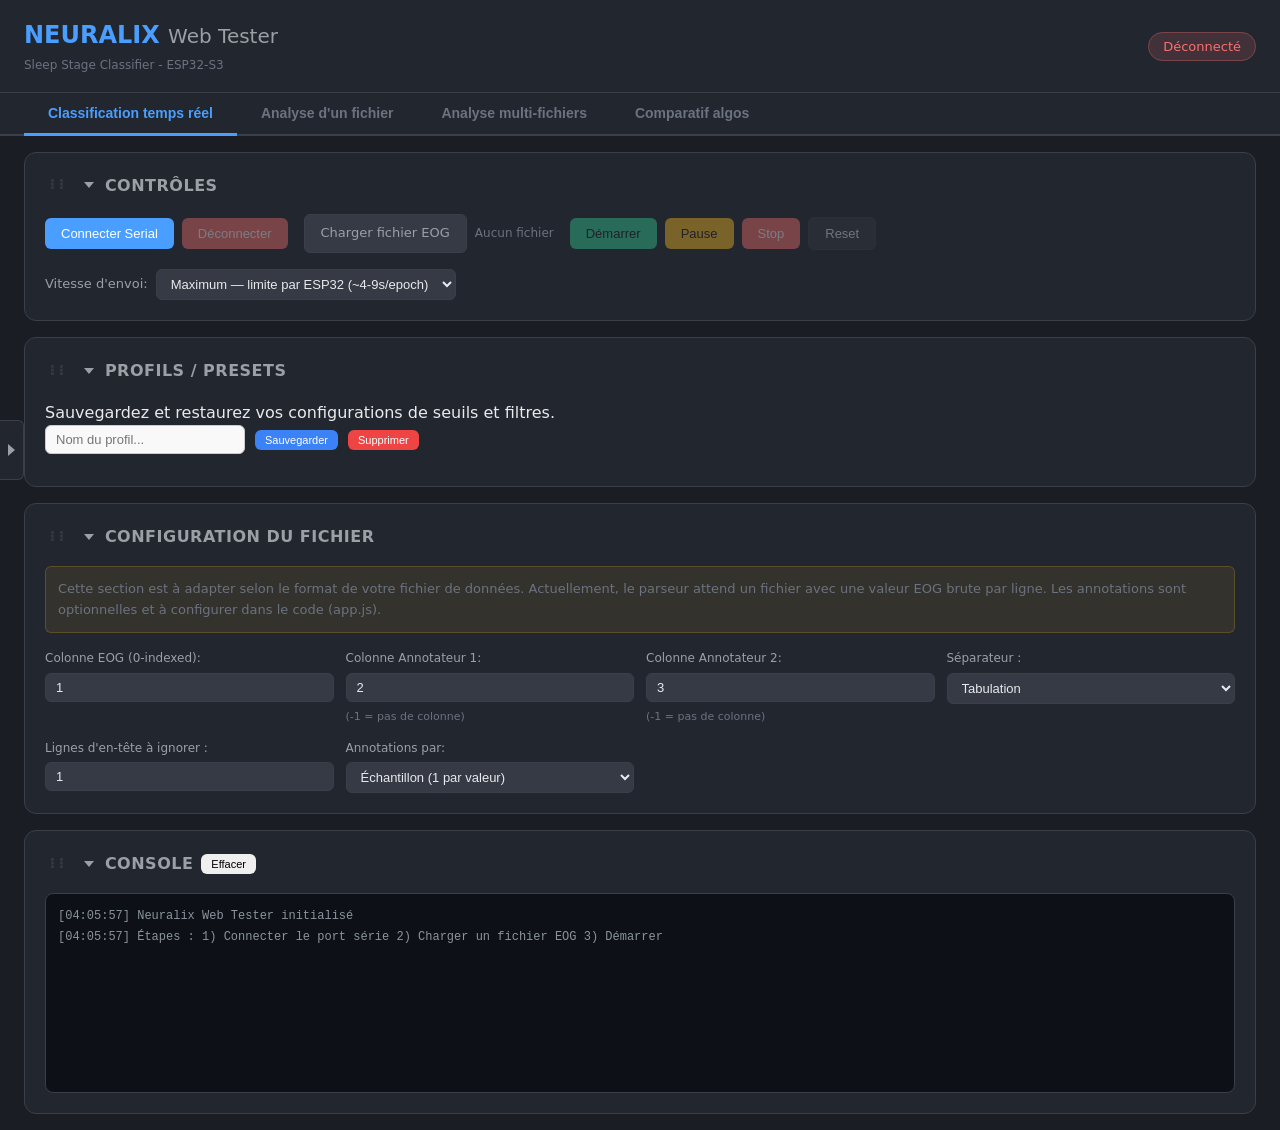
==== commit 026fae90: "Add PNG icons for PWA installability Chrome requires 192x192 and 512x512 PNG icons to show the insta" ====
--- a/index.html
+++ b/index.html
@@ -7,8 +7,8 @@
     <link rel="stylesheet" href="style.css">
     <link rel="manifest" href="manifest.json">
     <meta name="theme-color" content="#3b82f6">
-    <link rel="icon" type="image/svg+xml" href="icons/icon.svg">
-    <link rel="apple-touch-icon" href="icons/icon.svg">
+    <link rel="icon" type="image/png" sizes="192x192" href="icons/icon-192.png">
+    <link rel="apple-touch-icon" sizes="192x192" href="icons/icon-192.png">
 </head>
 <body>
     <!-- Header -->
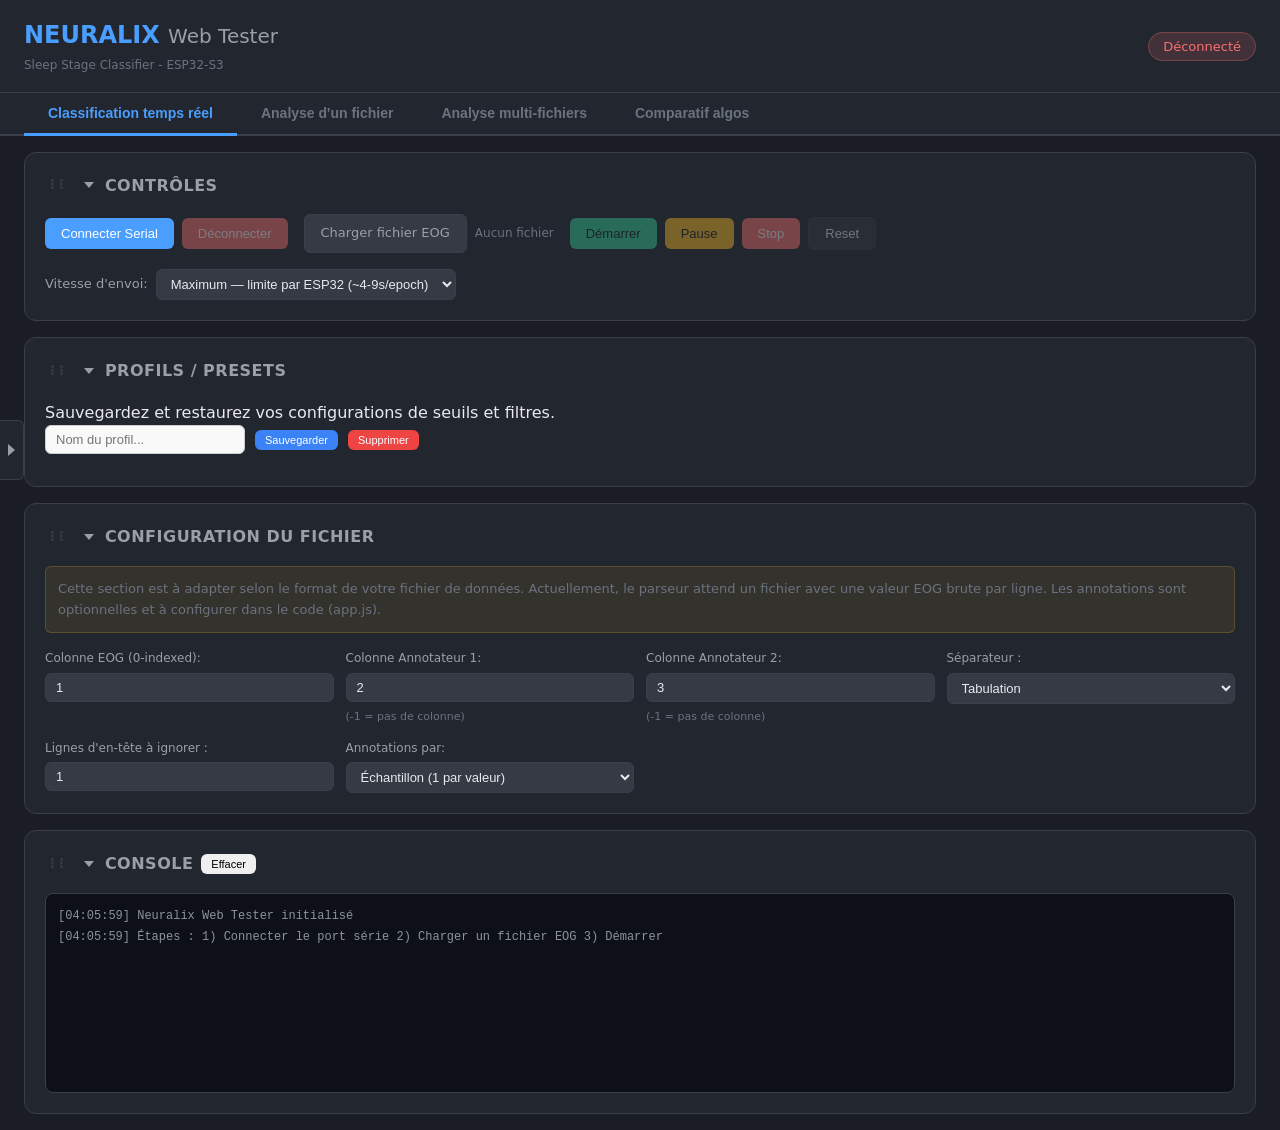
==== commit 09680f3d: "Add scoring synthesis section with per-stage precision as dominant criterion - New "Évaluation et Sy" ====
--- a/index.html
+++ b/index.html
@@ -1057,6 +1057,7 @@
                 <div class="control-group">
                     <input type="file" id="cmpFolderA" webkitdirectory multiple hidden>
                     <button class="btn btn-primary" onclick="document.getElementById('cmpFolderA').click()">Charger dossier A</button>
+                    <button id="cmpClearA" class="btn btn-danger btn-sm">Effacer A</button>
                     <span id="cmpCountA" class="text-muted">0 fichiers</span>
                 </div>
             </div>
@@ -1066,6 +1067,7 @@
                 <div class="control-group">
                     <input type="file" id="cmpFolderB" webkitdirectory multiple hidden>
                     <button class="btn btn-primary" onclick="document.getElementById('cmpFolderB').click()">Charger dossier B</button>
+                    <button id="cmpClearB" class="btn btn-danger btn-sm">Effacer B</button>
                     <span id="cmpCountB" class="text-muted">0 fichiers</span>
                 </div>
             </div>
@@ -1143,6 +1145,11 @@
         </div>
         <div class="cmp-dual" id="cmpKappaDual">
         </div>
+    </section>
+
+    <section id="cmpSynthesisSection" style="display:none;">
+        <h2>Evaluation et Synth&#xe8;se</h2>
+        <div id="cmpSynthesisContent"></div>
     </section>
 
     </div><!-- fin tabComparative -->
--- a/style.css
+++ b/style.css
@@ -1737,7 +1737,8 @@
 body.sidebar-open header,
 body.sidebar-open #tabBar,
 body.sidebar-open #mainSections,
-body.sidebar-open #tabMultifile {
+body.sidebar-open #tabMultifile,
+body.sidebar-open #tabComparative {
     margin-left: 220px;
     transition: margin-left 0.25s ease;
 }
@@ -1745,7 +1746,8 @@
 body:not(.sidebar-open) header,
 body:not(.sidebar-open) #tabBar,
 body:not(.sidebar-open) #mainSections,
-body:not(.sidebar-open) #tabMultifile {
+body:not(.sidebar-open) #tabMultifile,
+body:not(.sidebar-open) #tabComparative {
     margin-left: 0;
     transition: margin-left 0.25s ease;
 }
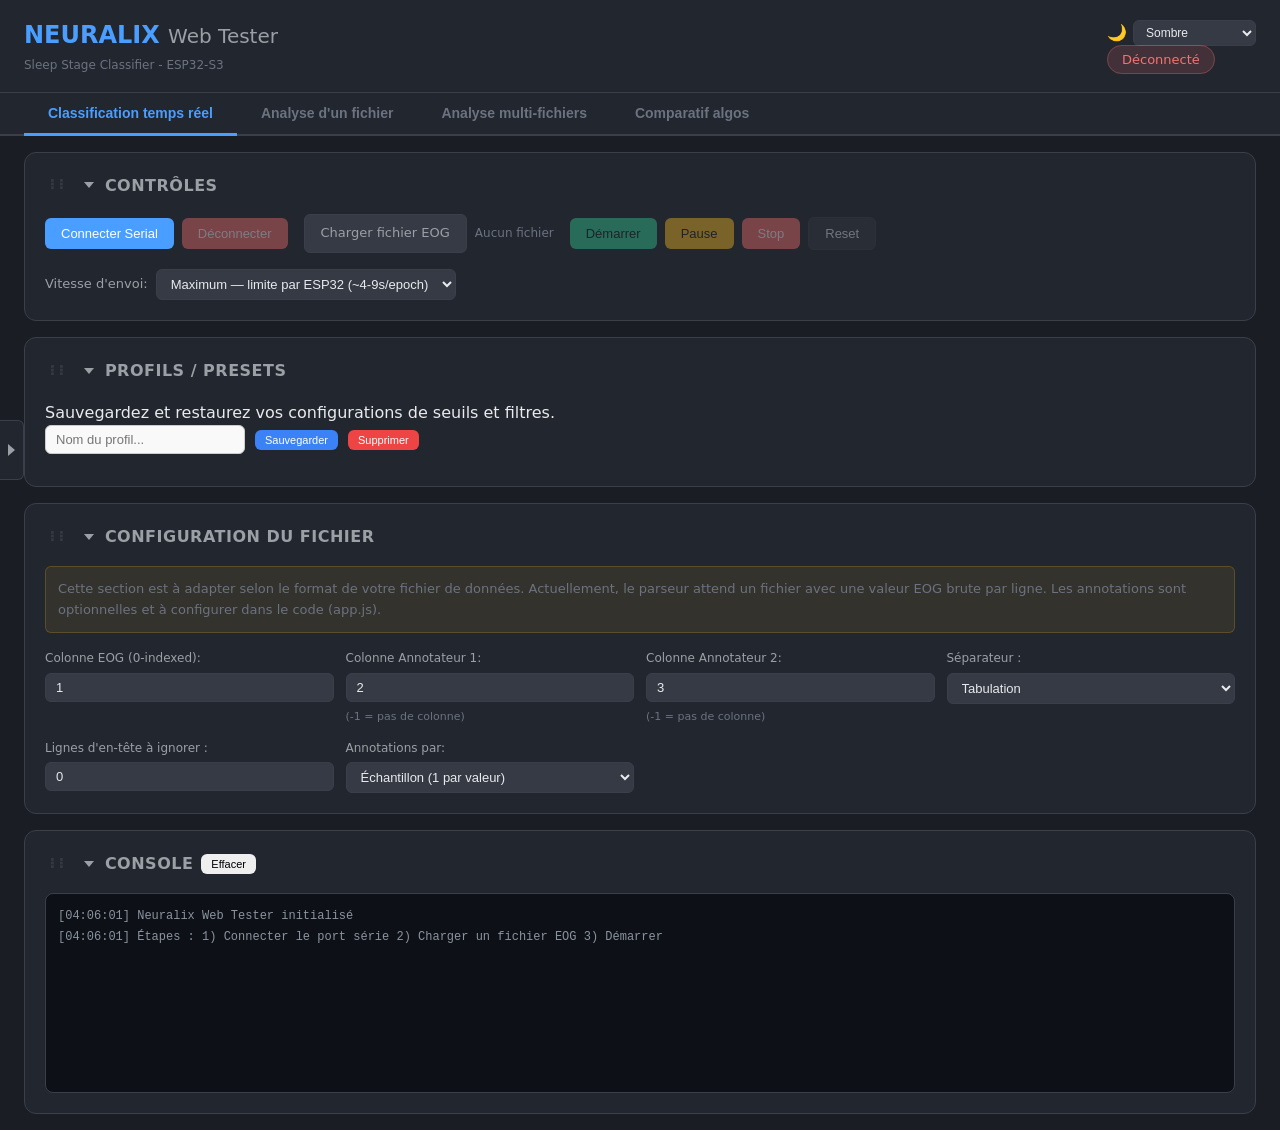
==== commit 6e9e8c30: "Add 3-theme system (dark, light, high-contrast) from ESP32WebTester - Add theme CSS variables for li" ====
--- a/index.html
+++ b/index.html
@@ -18,6 +18,14 @@
             <span class="version">Sleep Stage Classifier - ESP32-S3</span>
         </div>
         <div class="header-right">
+            <div class="theme-selector">
+                <span id="themeIcon" class="theme-icon" title="Changer de thème">🌙</span>
+                <select id="themeSelect">
+                    <option value="dark">Sombre</option>
+                    <option value="light">Clair</option>
+                    <option value="highcontrast">Contraste élevé</option>
+                </select>
+            </div>
             <span id="connectionStatus" class="status disconnected">Déconnecté</span>
         </div>
     </header>
@@ -622,7 +630,7 @@
             </div>
             <div>
                 <label>Lignes d'en-tête à ignorer :</label>
-                <input type="number" id="cfgSkipLines" value="1" min="0">
+                <input type="number" id="cfgSkipLines" value="0" min="0">
             </div>
             <div>
                 <label>Annotations par:</label>
--- a/style.css
+++ b/style.css
@@ -2036,3 +2036,79 @@
 #cmpClearBtn {
     margin-top: 8px;
 }
+
+/* ============================================================================
+   Theme: Light
+   ============================================================================ */
+body.theme-light {
+    --bg-primary: #f0f2f5;
+    --bg-secondary: #e4e6ea;
+    --bg-card: #ffffff;
+    --bg-input: #e8eaed;
+    --text-primary: #1a1d23;
+    --text-secondary: #5f6368;
+    --text-muted: #80868b;
+    --border: #dadce0;
+    --accent: #1a73e8;
+    --accent-hover: #1565c0;
+    --success: #188038;
+    --warning: #e37400;
+    --danger: #d93025;
+}
+body.theme-light .console {
+    background: #fff;
+    border-color: var(--border);
+}
+body.theme-light canvas {
+    filter: invert(1) hue-rotate(180deg);
+}
+
+/* ============================================================================
+   Theme: High Contrast
+   ============================================================================ */
+body.theme-highcontrast {
+    --bg-primary: #000;
+    --bg-secondary: #111;
+    --bg-card: #111;
+    --bg-input: #222;
+    --text-primary: #fff;
+    --text-secondary: #ccc;
+    --text-muted: #aaa;
+    --border: #555;
+    --accent: #00e5ff;
+    --accent-hover: #40efff;
+    --success: #00e676;
+    --warning: #ffea00;
+    --danger: #ff1744;
+}
+body.theme-highcontrast .btn {
+    border-width: 2px;
+    font-weight: 700;
+}
+
+/* ============================================================================
+   Theme selector
+   ============================================================================ */
+.theme-selector {
+    display: flex;
+    align-items: center;
+    gap: 6px;
+}
+.theme-selector select {
+    background: var(--bg-input);
+    color: var(--text-primary);
+    border: 1px solid var(--border);
+    border-radius: 6px;
+    padding: 4px 8px;
+    font-size: 12px;
+    cursor: pointer;
+    outline: none;
+}
+.theme-selector select:hover {
+    border-color: var(--accent);
+}
+.theme-selector .theme-icon {
+    font-size: 16px;
+    cursor: pointer;
+    user-select: none;
+}
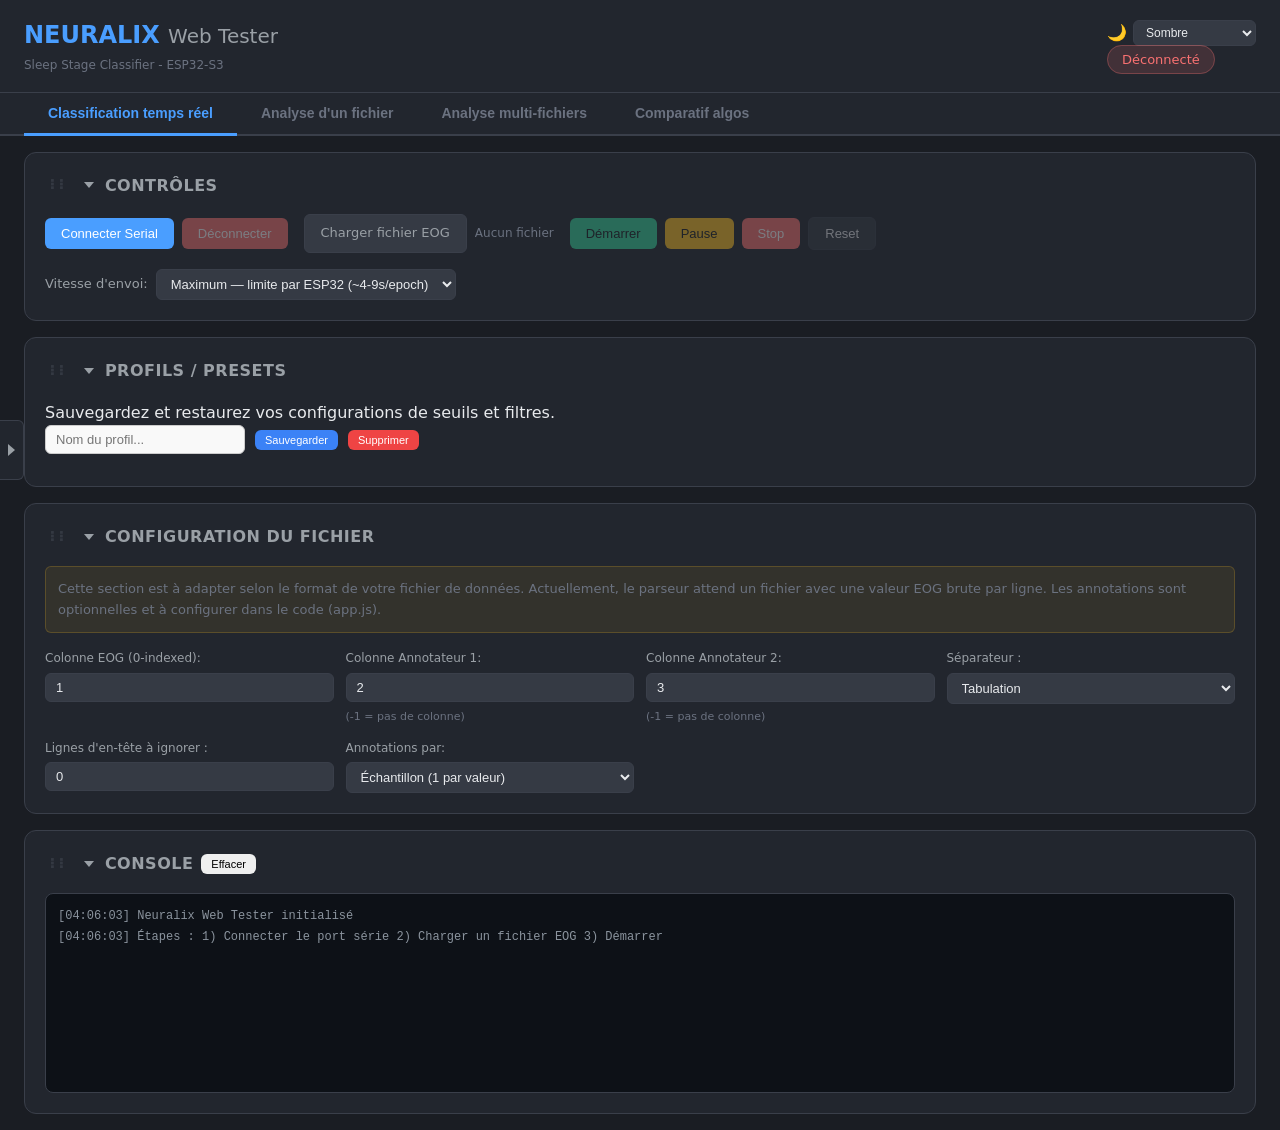
==== commit 0689c1cc: "Add F1-score per stage, F1 Macro global, and sync collapsible criteria - Add per-stage F1 score disp" ====
--- a/index.html
+++ b/index.html
@@ -422,7 +422,11 @@
         </div>
         <div class="stats-grid">
             <div class="stat-card">
-                <div class="stat-label">Epochs traitées</div>
+                <div class="stat-label">Epochs traitées / totales</div>
+                <div class="stat-value" id="statEpochsProcessed">0 / 0</div>
+            </div>
+            <div class="stat-card">
+                <div class="stat-label">Prédictions reçues</div>
                 <div class="stat-value" id="statEpochs">0</div>
                 <div class="stat-duration" id="statEpochsDuration"></div>
             </div>
--- a/style.css
+++ b/style.css
@@ -687,6 +687,11 @@
 .stat-duration .dur-sep {
     color: var(--text-muted);
     margin: 0 3px;
+}
+.epochs-timeout {
+    color: #ef4444;
+    font-size: 14px;
+    font-weight: 600;
 }
 .stat-accord {
     font-size: 11px;
